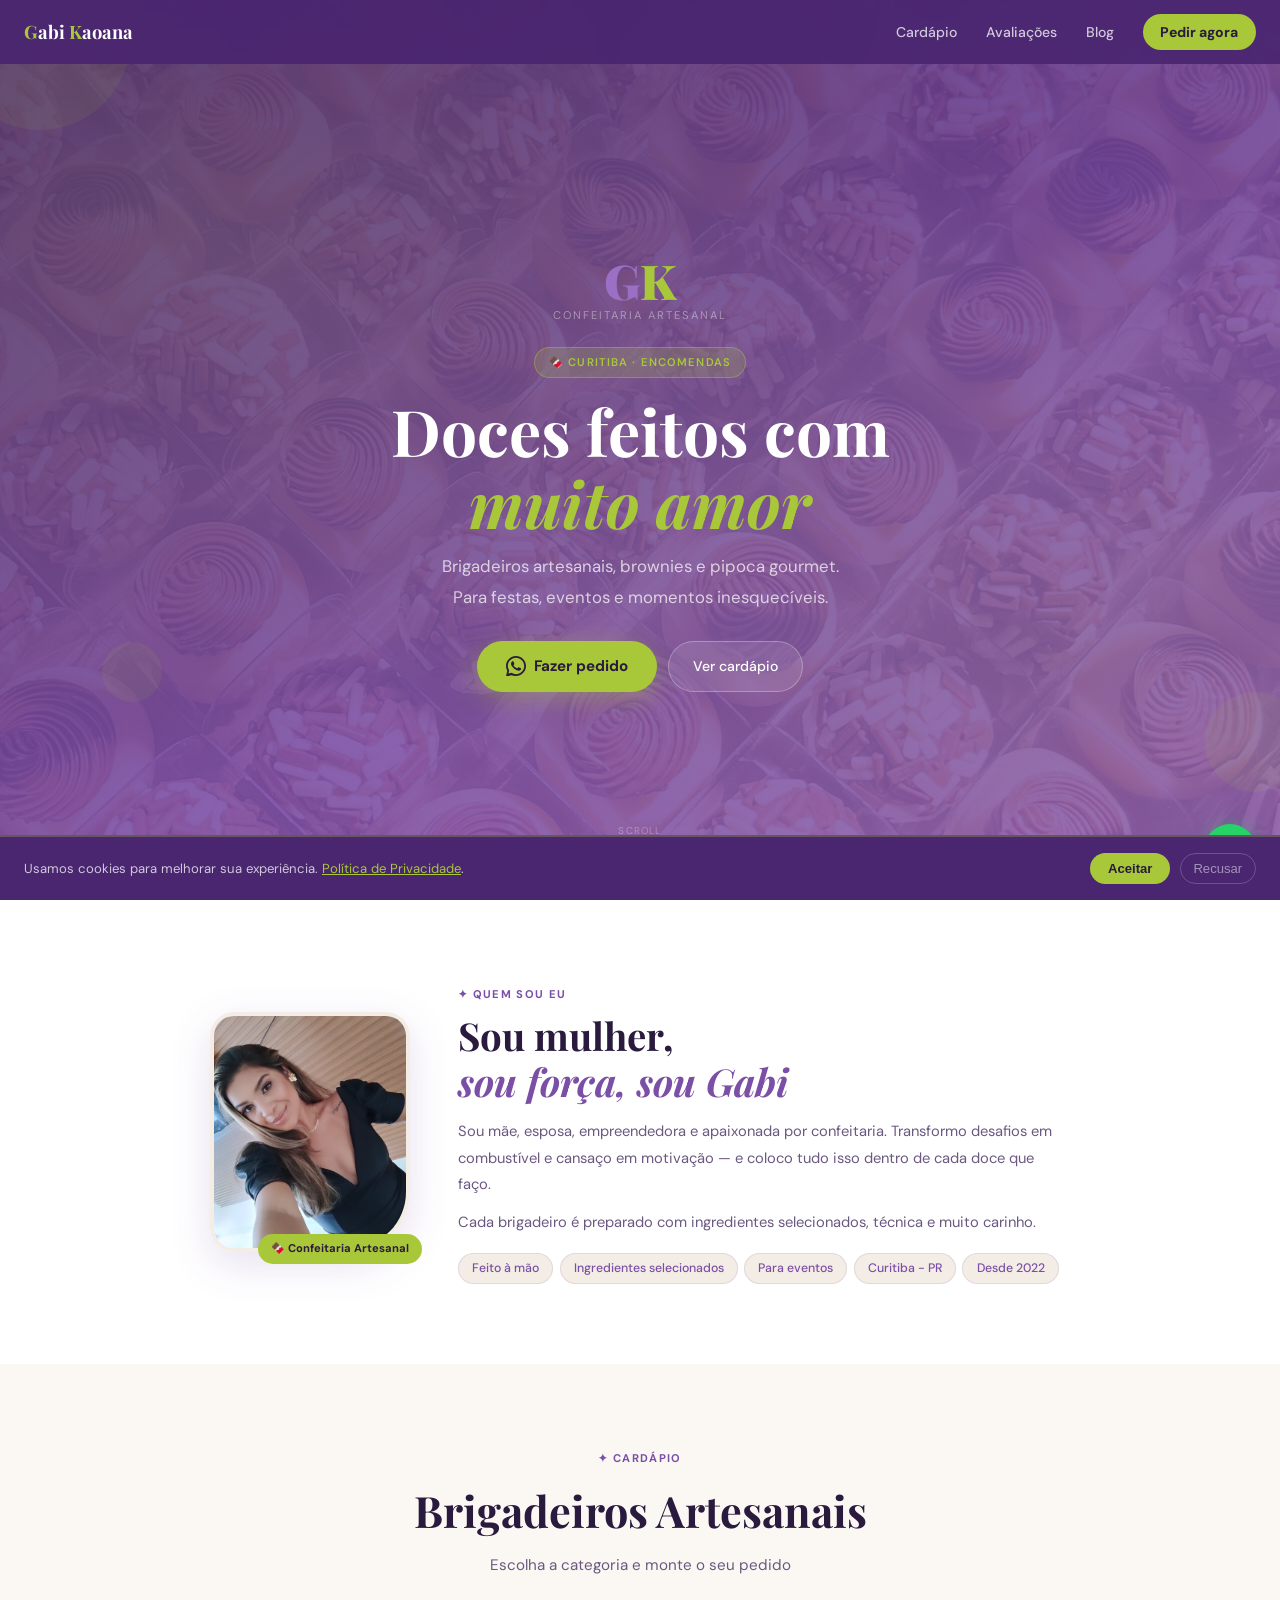
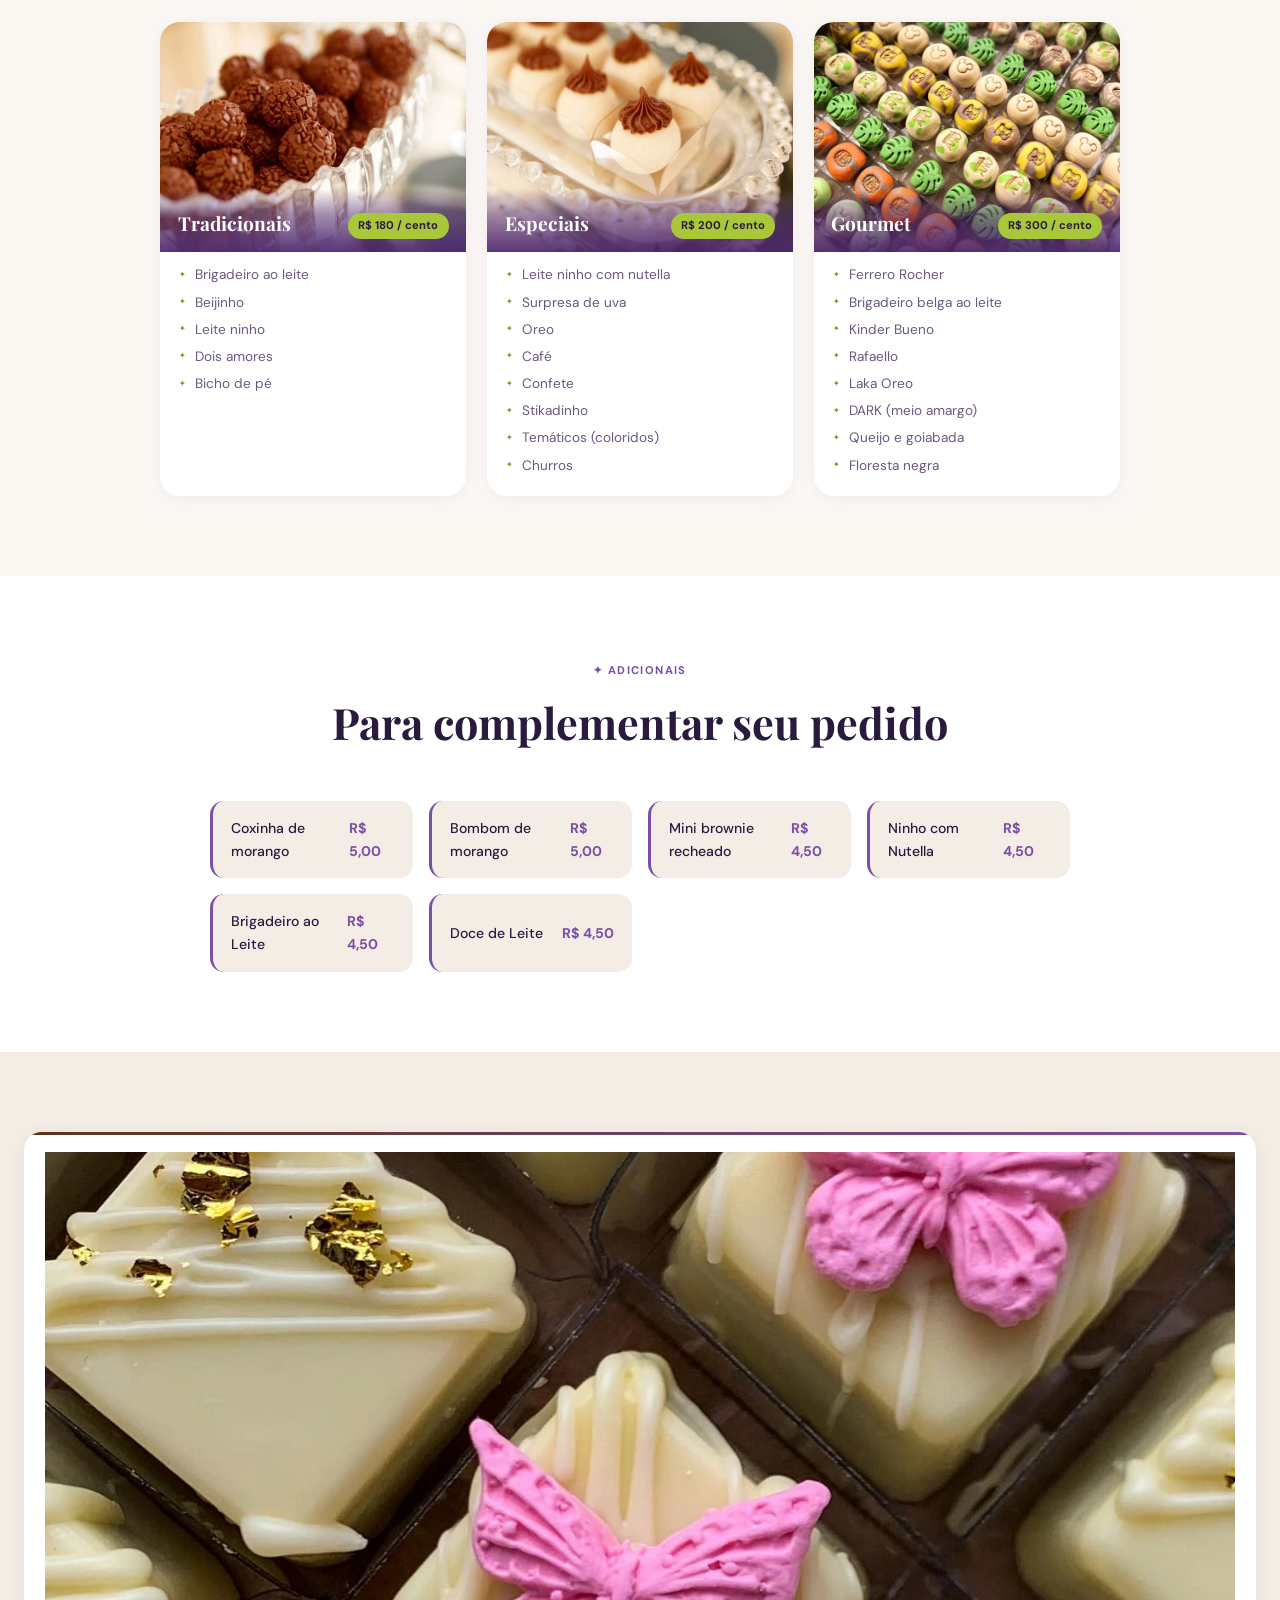
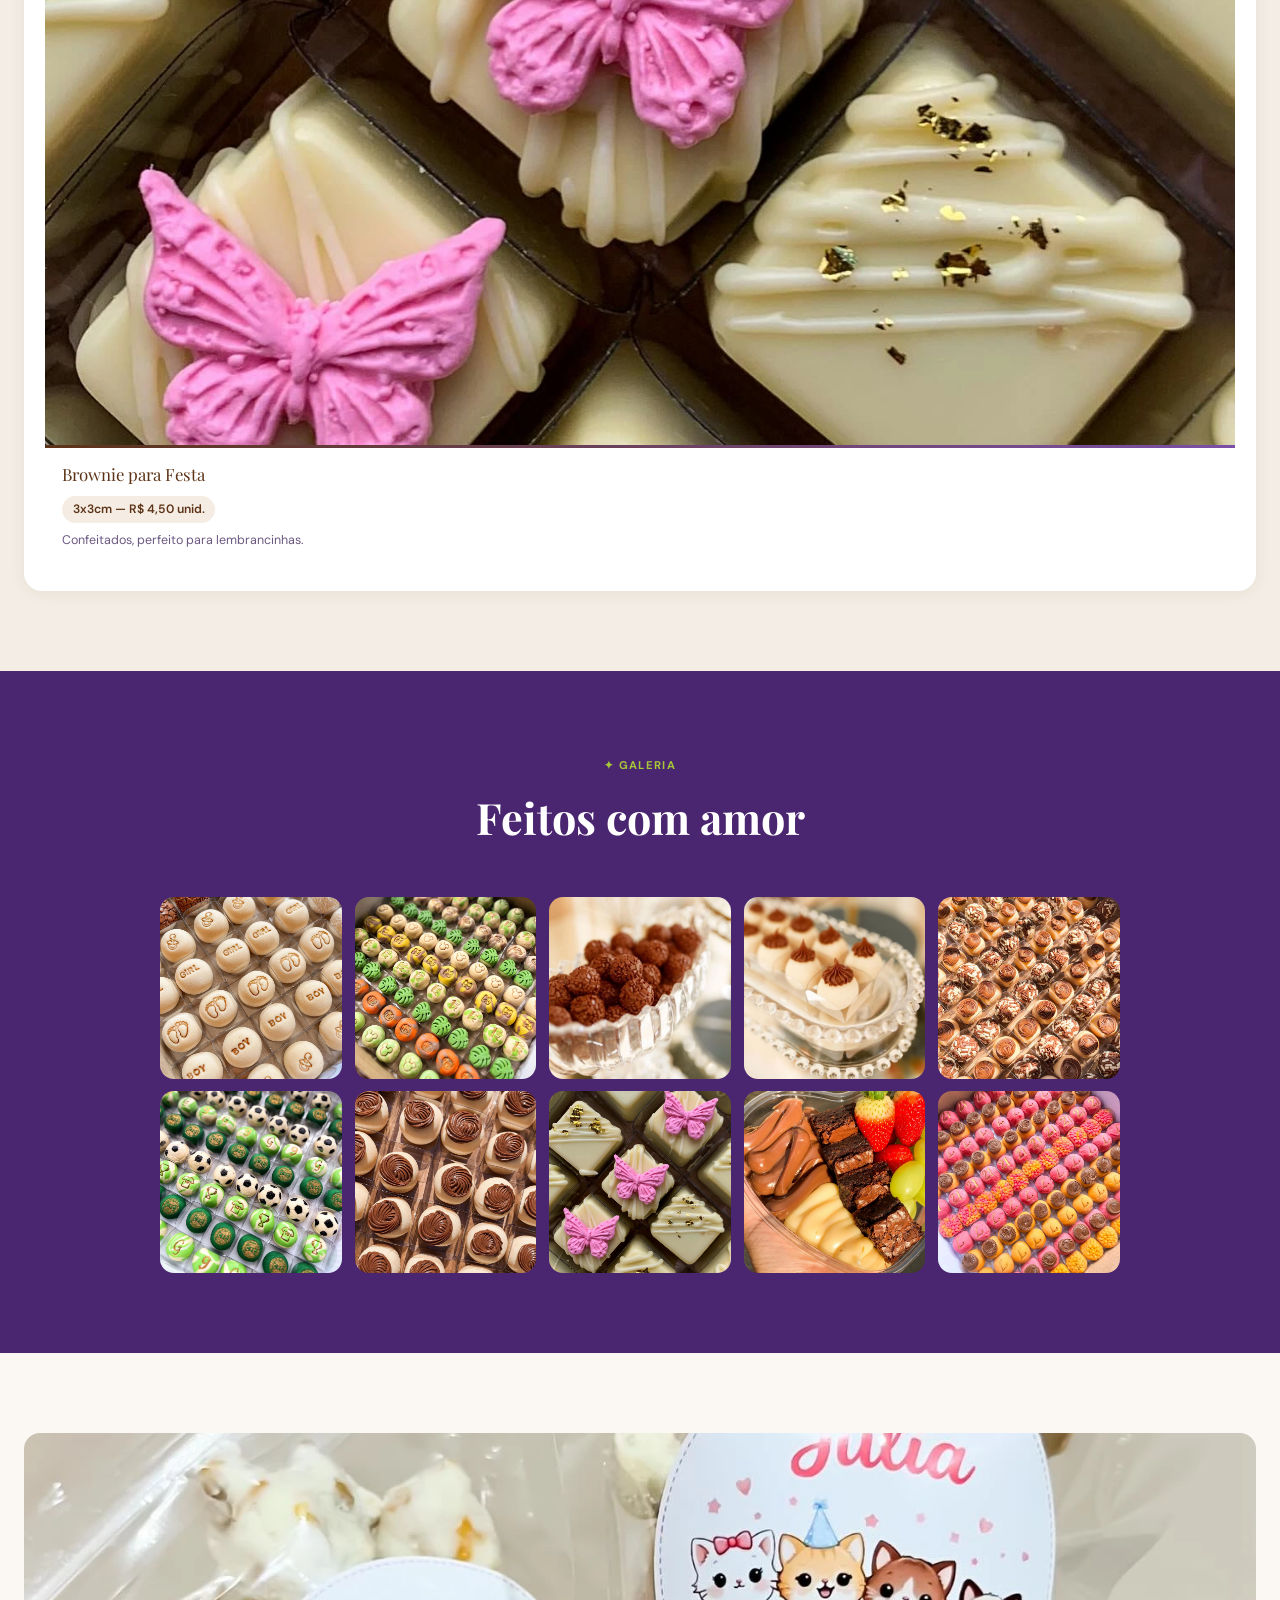
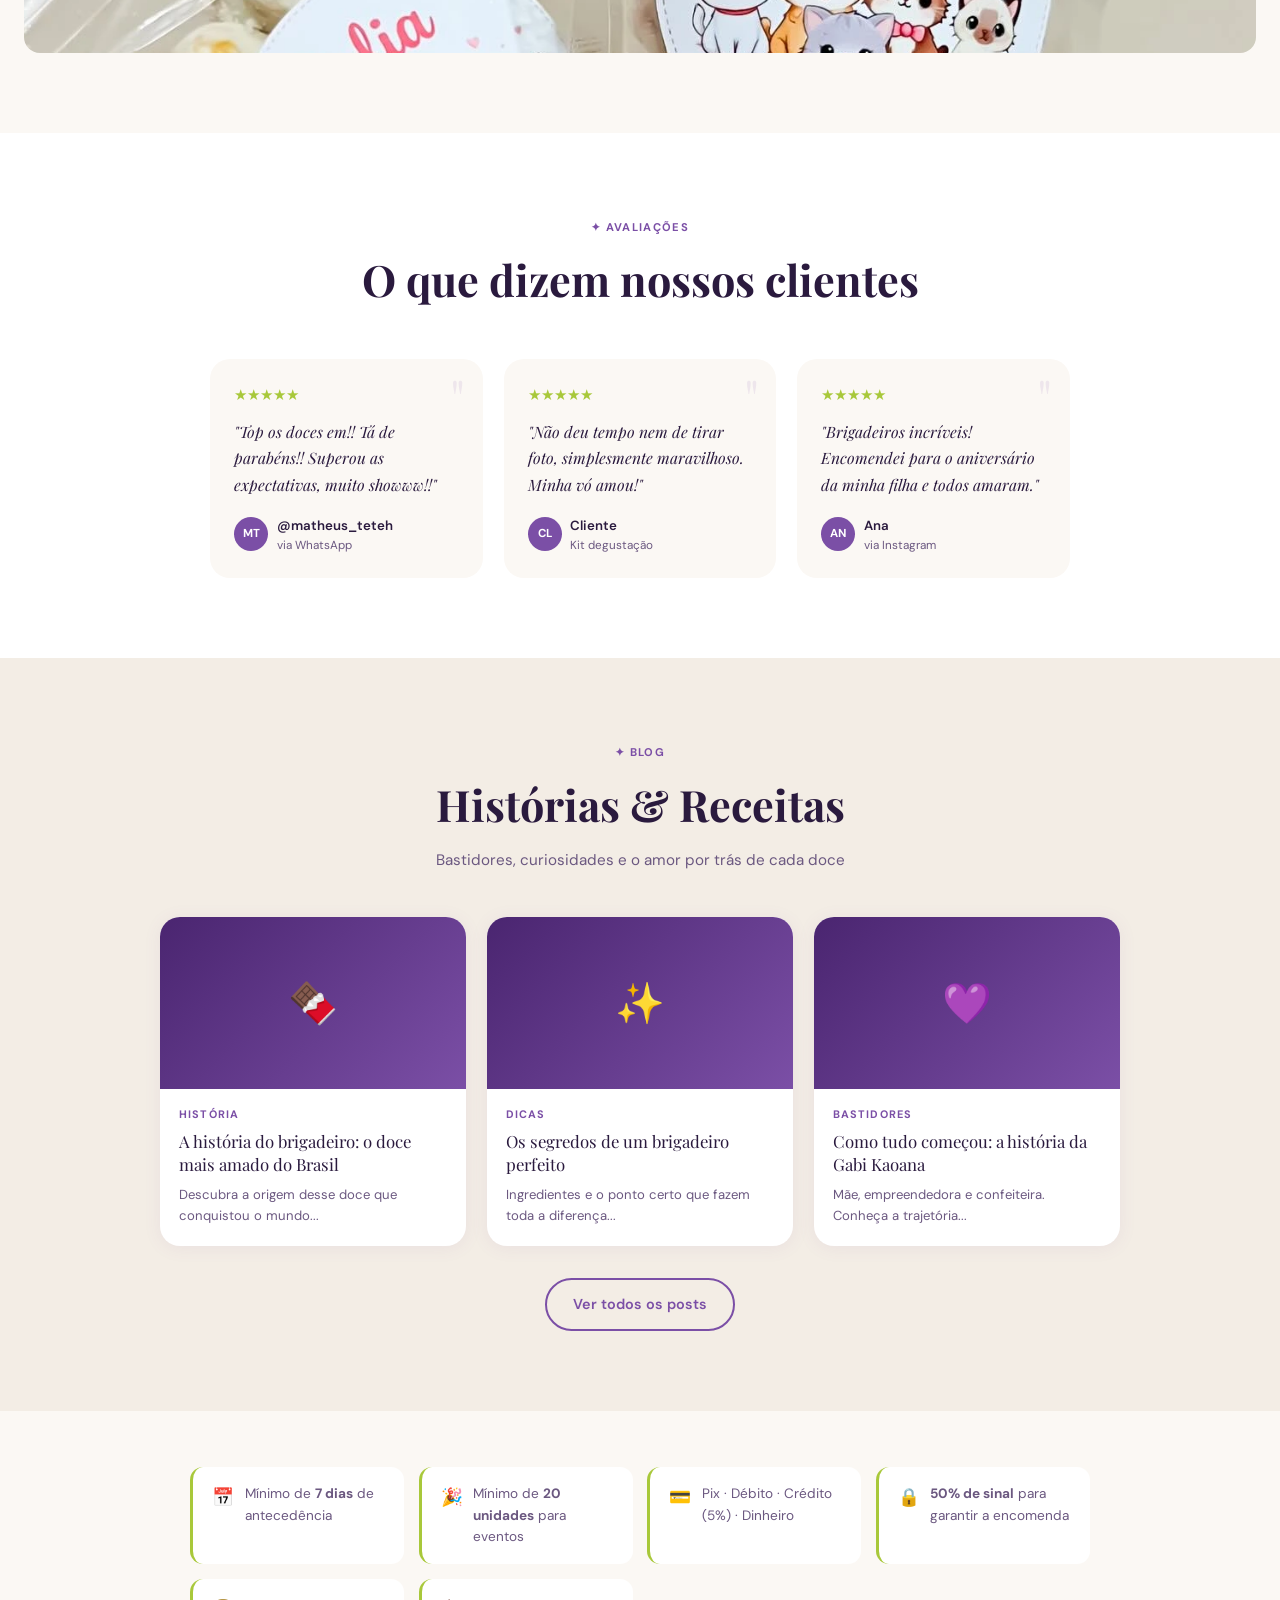
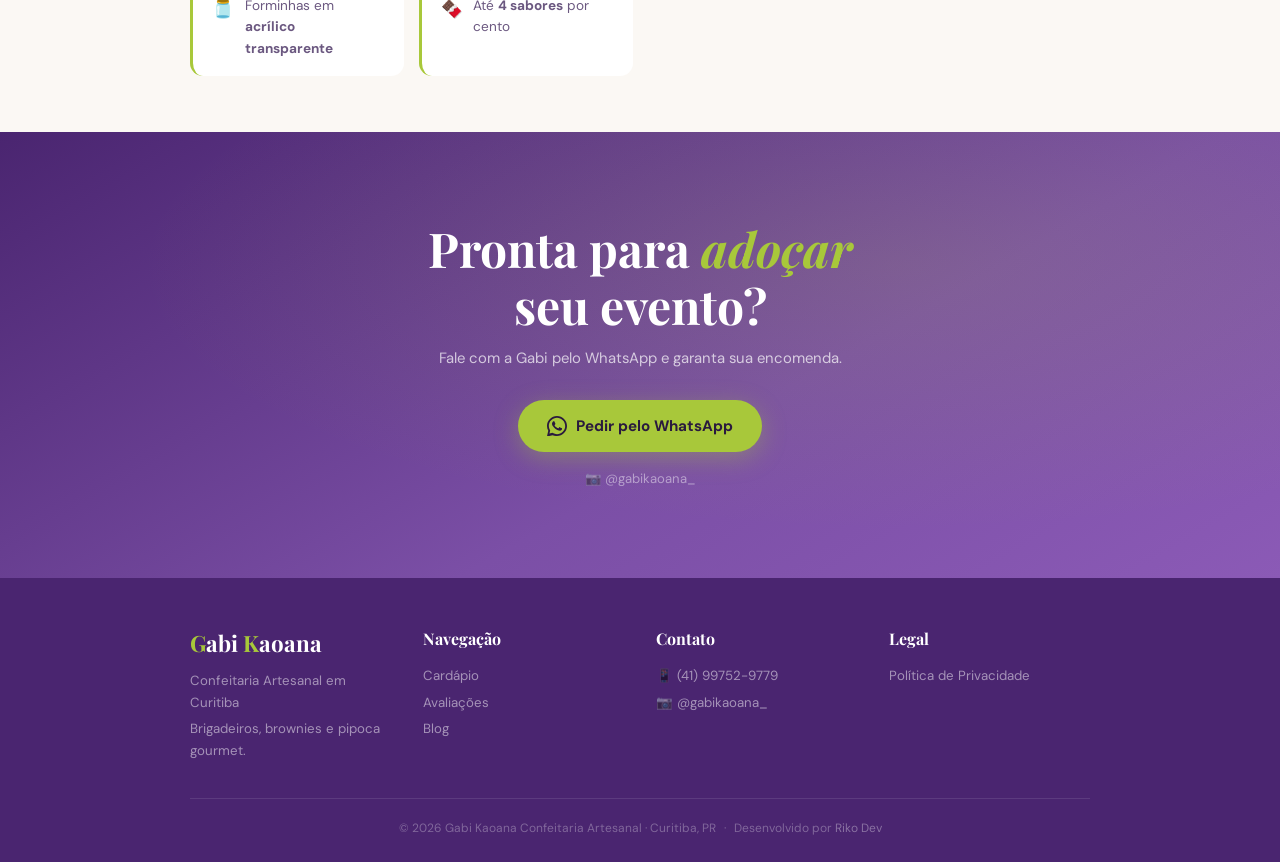
==== index.html @ 47f56da2 "feat: site Gabi Kaoana - landing page, blog e LGPD" ====
<!DOCTYPE html>
<html lang="pt-BR">
<head>
  <meta charset="UTF-8">
  <meta name="viewport" content="width=device-width, initial-scale=1.0">

  <!-- SEO -->
  <title>Gabi Kaoana | Brigadeiros Artesanais em Curitiba</title>
  <meta name="description" content="Brigadeiros artesanais, brownies e pipoca gourmet em Curitiba. Tradicionais, Especiais e Gourmet. Encomendas para festas e eventos. Peça pelo WhatsApp!">
  <meta name="keywords" content="brigadeiros curitiba, brigadeiro gourmet curitiba, encomenda brigadeiro curitiba, confeitaria artesanal curitiba, brownie curitiba, pipoca gourmet curitiba, doces para festa curitiba">
  <meta name="author" content="Gabi Kaoana Confeitaria Artesanal">
  <meta name="robots" content="index, follow">
  <link rel="icon" href="assets/images/favicon.png">
  <link rel="canonical" href="https://gabikaoana.com.br">
  

  <!-- Open Graph -->
  <meta property="og:type" content="website">
  <meta property="og:title" content="Gabi Kaoana | Brigadeiros Artesanais em Curitiba">
  <meta property="og:description" content="Brigadeiros feitos com amor. Tradicionais, Especiais e Gourmet. Encomendas para festas em Curitiba.">
  <meta property="og:image" content="https://gabikaoana.com.br/assets/images/og-preview.jpg">
  <meta property="og:url" content="https://gabikaoana.com.br">
  <meta property="og:locale" content="pt_BR">
  <meta property="og:site_name" content="Gabi Kaoana Confeitaria Artesanal">
  <meta property="og:image" content=".../og-preview.jpg">

  <!-- Geo tags -->
  <meta name="geo.region" content="BR-PR">
  <meta name="geo.placename" content="Curitiba">
  <meta name="geo.position" content="-25.4284;-49.2733">
  <meta name="ICBM" content="-25.4284, -49.2733">

  <!-- Schema LocalBusiness -->
  <script type="application/ld+json">
  {
    "@context": "https://schema.org",
    "@type": "FoodEstablishment",
    "name": "Gabi Kaoana Confeitaria Artesanal",
    "description": "Brigadeiros artesanais, brownies e pipoca gourmet em Curitiba.",
    "url": "https://gabikaoana.com.br",
    "telephone": "+5541997529779",
    "priceRange": "$$",
    "servesCuisine": ["Confeitaria","Doces","Brigadeiros"],
    "address": {
      "@type": "PostalAddress",
      "addressLocality": "Curitiba",
      "addressRegion": "PR",
      "addressCountry": "BR"
    },
    "geo": {
      "@type": "GeoCoordinates",
      "latitude": -25.4284,
      "longitude": -49.2733
    },
    "sameAs": [
      "https://instagram.com/gabikaoana_",
      "https://wa.me/5541997529779"
    ],
    "aggregateRating": {
      "@type": "AggregateRating",
      "ratingValue": "5",
      "reviewCount": "3"
    }
  }
  </script>

  <!-- Schema FAQ -->
  <script type="application/ld+json">
  {
    "@context": "https://schema.org",
    "@type": "FAQPage",
    "mainEntity": [
      {
        "@type": "Question",
        "name": "Com quantos dias devo pedir os brigadeiros?",
        "acceptedAnswer": {
          "@type": "Answer",
          "text": "Mínimo de 7 dias de antecedência."
        }
      },
      {
        "@type": "Question",
        "name": "Qual o mínimo para eventos?",
        "acceptedAnswer": {
          "@type": "Answer",
          "text": "Mínimo de 20 unidades para eventos."
        }
      },
      {
        "@type": "Question",
        "name": "Quais formas de pagamento?",
        "acceptedAnswer": {
          "@type": "Answer",
          "text": "Pix, débito, crédito (taxa 5%) e dinheiro. 50% de sinal para confirmar."
        }
      },
      {
        "@type": "Question",
        "name": "Quantos sabores por cento?",
        "acceptedAnswer": {
          "@type": "Answer",
          "text": "Até 4 sabores por cento e 2 sabores no meio cento."
        }
      }
    ]
  }
  </script>

  <link rel="stylesheet" href="assets/css/style.css">

  <!-- O <style> que já tinhas continua aqui embaixo, não mexe -->
  <style>
    /* ── HERO ── */
    .hero {
      min-height: 100svh;
      background:
  linear-gradient(155deg, rgba(74,37,112,.95) 0%, rgba(123,79,166,.90) 60%, rgba(139,90,182,.88) 100%),
  url('assets/images/brig-churros-bandeja.webp') center/cover no-repeat;
      display: grid; place-items: center;
      text-align: center; padding: 6rem 1.5rem 3rem;
      position: relative; overflow: hidden;
    }
    .hero::before {
      content: ''; position: absolute; inset: 0;
      background:
        radial-gradient(ellipse at 15% 25%, rgba(168,200,58,.14), transparent 55%),
        radial-gradient(ellipse at 85% 70%, rgba(168,200,58,.09), transparent 50%);
    }
    .bubble {
      position: absolute; border-radius: 50%;
      background: rgba(168,200,58,.08);
      animation: float var(--d,7s) ease-in-out infinite;
      animation-delay: var(--dl,0s);
    }
    @keyframes float { 0%,100%{transform:translateY(0)} 50%{transform:translateY(-18px)} }
    @keyframes fadeUp { from{opacity:0;transform:translateY(18px)} to{opacity:1;transform:translateY(0)} }

    .hero-content { position: relative; z-index: 1; max-width: 580px; }
    .gk-logo { font-family:'Playfair Display',serif; font-size:3rem; font-weight:900; color:var(--branco); line-height:1; }
    .gk-logo .g { color: var(--roxo-claro); }
    .gk-logo .k { color: var(--verde); }
    .gk-sub { font-size:.7rem; letter-spacing:.18em; text-transform:uppercase; color:rgba(255,255,255,.4); margin-top:.2rem; margin-bottom:1.4rem; }

    .hero-badge {
      display: inline-block;
      background: rgba(168,200,58,.18); border: 1px solid rgba(168,200,58,.4);
      color: var(--verde); font-size:.7rem; font-weight:600;
      letter-spacing:.1em; text-transform:uppercase;
      padding:.32rem .9rem; border-radius:100px;
      margin-bottom:1.1rem;
      animation: fadeUp .6s .1s ease both;
    }
    .hero h1 {
      font-family:'Playfair Display',serif;
      font-size:clamp(2.4rem,7vw,4rem);
      color:var(--branco); line-height:1.12; margin-bottom:.8rem;
      animation: fadeUp .6s .2s ease both;
    }
    .hero h1 em { font-style:italic; color:var(--verde); }
    .hero p {
      font-size:clamp(.9rem,2.5vw,1.05rem);
      color:rgba(255,255,255,.72); line-height:1.8;
      margin-bottom:1.8rem;
      animation: fadeUp .6s .3s ease both;
    }
    .hero-btns { display:flex; flex-wrap:wrap; gap:.7rem; justify-content:center; animation: fadeUp .6s .4s ease both; }
    .btn-ghost {
      display:inline-flex; align-items:center; gap:.5rem;
      background:rgba(255,255,255,.1); border:1.5px solid rgba(255,255,255,.28);
      color:var(--branco); font-weight:500; font-size:.88rem;
      padding:.8rem 1.5rem; border-radius:100px;
      text-decoration:none; min-height:48px;
      transition:background .2s;
    }
    .btn-ghost:hover { background:rgba(255,255,255,.18); }
    .hero-scroll {
      position:absolute; bottom:1.8rem; left:50%; transform:translateX(-50%);
      color:rgba(255,255,255,.3); font-size:.62rem; letter-spacing:.12em; text-transform:uppercase;
      display:flex; flex-direction:column; align-items:center; gap:.3rem;
    }
    .hero-scroll::after { content:''; width:1px; height:28px; background:rgba(255,255,255,.18); animation:pulse 2s ease-in-out infinite; }
    @keyframes pulse { 0%,100%{opacity:.4} 50%{opacity:.1} }

    /* ── SOBRE ── */
    .sobre { background:var(--branco); padding:5rem 1.5rem; }
    .sobre-inner { max-width:860px; margin:0 auto; display:grid; grid-template-columns:1fr; gap:3rem; align-items:center; }
    @media(min-width:680px){ .sobre-inner{ grid-template-columns:auto 1fr; } }
    .sobre-foto-wrap { position:relative; width:200px; margin:0 auto; }
    .sobre-foto { width:200px; height:240px; border-radius:24px 24px 60px 24px; object-fit:cover; border:4px solid var(--creme2); box-shadow:0 12px 40px rgba(123,79,166,.18); }
    .sobre-badge { position:absolute; bottom:-12px; right:-12px; background:var(--verde); color:var(--texto); font-size:.7rem; font-weight:700; padding:.38rem .8rem; border-radius:100px; white-space:nowrap; }
    .sobre h2 { font-family:'Playfair Display',serif; font-size:clamp(1.8rem,4vw,2.4rem); line-height:1.2; margin-bottom:.9rem; }
    .sobre h2 em { font-style:italic; color:var(--roxo); }
    .sobre p { color:var(--soft); line-height:1.8; font-size:.92rem; margin-bottom:.7rem; }
    .pills { display:flex; flex-wrap:wrap; gap:.4rem; margin-top:1.1rem; }
    .pill { background:var(--creme2); border:1px solid rgba(123,79,166,.14); color:var(--roxo); font-size:.77rem; font-weight:500; padding:.28rem .82rem; border-radius:100px; }

    /* ── CARDÁPIO ── */
    .cardapio { padding:5rem 1.5rem; background:var(--creme); }
    .cat-grid { display:grid; grid-template-columns:repeat(auto-fit,minmax(260px,1fr)); gap:1.3rem; max-width:960px; margin:0 auto; }
    .cat-card { background:var(--branco); border-radius:20px; overflow:hidden; box-shadow:0 2px 18px rgba(123,79,166,.08); transition:transform .25s,box-shadow .25s; }
    .cat-card:hover { transform:translateY(-6px); box-shadow:0 14px 40px rgba(123,79,166,.16); }
    .cat-top { padding:1.2rem 1.2rem .6rem; display:flex; align-items:flex-start; justify-content:space-between; gap:.4rem; }
    .cat-name { font-family:'Playfair Display',serif; font-size:1.2rem; color:var(--roxo); }
    .cat-badge { background:var(--verde); color:var(--texto); font-size:.7rem; font-weight:700; padding:.26rem .65rem; border-radius:100px; white-space:nowrap; flex-shrink:0; }
    .cat-line { height:2px; margin:0 1.2rem; background:linear-gradient(to right,var(--roxo),var(--verde)); border-radius:2px; }
    .cat-list { padding:.8rem 1.2rem 1.2rem; list-style:none; display:flex; flex-direction:column; gap:.34rem; }
    .cat-list li { font-size:.85rem; color:var(--soft); padding-left:1rem; position:relative; }
    .cat-list li::before { content:'✦'; position:absolute; left:0; color:var(--verde-esc); font-size:.52rem; top:.22rem; }

    /* ── ADICIONAIS ── */
    .adicionais { padding:5rem 1.5rem; background:var(--branco); }
    .adic-grid { display:grid; grid-template-columns:repeat(auto-fit,minmax(200px,1fr)); gap:1rem; max-width:860px; margin:0 auto; }
    .adic-item { background:var(--creme2); border-radius:14px; padding:1rem 1.1rem; display:flex; justify-content:space-between; align-items:center; border-left:3px solid var(--roxo); }
    .adic-nome { font-size:.88rem; font-weight:500; }
    .adic-preco { font-size:.88rem; font-weight:700; color:var(--roxo); }

    /* ── BROWNIES ── */
    .brownies { padding:5rem 1.5rem; background:var(--creme2); }
    .brow-grid { display:grid; grid-template-columns:repeat(auto-fit,minmax(240px,1fr)); gap:1.2rem; max-width:820px; margin:0 auto; }
    .brow-card { background:var(--branco); border-radius:18px; padding:1.3rem; position:relative; overflow:hidden; transition:transform .25s; }
    .brow-card::before { content:''; position:absolute; top:0; left:0; right:0; height:3px; background:linear-gradient(to right,var(--marrom),var(--roxo)); }
    .brow-card:hover { transform:translateY(-5px); }
    .brow-name { font-family:'Playfair Display',serif; font-size:1.05rem; color:var(--marrom); margin-bottom:.5rem; }
    .brow-precos { display:flex; flex-wrap:wrap; gap:.35rem; margin-bottom:.5rem; }
    .brow-preco { background:#F5EDE3; color:var(--marrom); font-size:.76rem; font-weight:600; padding:.24rem .65rem; border-radius:100px; }
    .brow-obs { font-size:.78rem; color:var(--soft); }

    /* ── PIPOCA ── */
    .pipoca { padding:5rem 1.5rem; background:var(--creme); }
    .pip-inner { max-width:860px; margin:0 auto; display:grid; grid-template-columns:1fr; gap:2.5rem; }
    @media(min-width:620px){ .pip-inner{ grid-template-columns:1fr 1fr; align-items:start; } }
    .pip-sabores { display:flex; flex-wrap:wrap; gap:.45rem; margin-top:.6rem; }
    .sabor { background:var(--creme2); border:1px solid rgba(123,79,166,.12); color:var(--soft); font-size:.8rem; font-weight:500; padding:.3rem .8rem; border-radius:100px; cursor:default; transition:background .2s,color .2s; }
    .sabor:hover { background:var(--roxo); color:var(--branco); }
    .pip-precos { display:grid; grid-template-columns:1fr 1fr; gap:.65rem; }
    .pip-card { background:linear-gradient(135deg,var(--roxo-esc),var(--roxo)); border-radius:14px; padding:1.1rem 1rem; text-align:center; color:var(--branco); transition:transform .2s; }
    .pip-card:hover { transform:translateY(-3px); }
    .pip-peso { font-family:'Playfair Display',serif; font-size:1.45rem; color:var(--verde); }
    .pip-val { font-size:.95rem; font-weight:600; margin-top:.18rem; }

    /* ── DEPOIMENTOS ── */
    .depoimentos { padding:5rem 1.5rem; background:var(--branco); }
    .dep-grid { display:grid; grid-template-columns:repeat(auto-fit,minmax(270px,1fr)); gap:1.3rem; max-width:860px; margin:0 auto; }
    .dep-card { background:var(--creme); border-radius:20px; padding:1.5rem; position:relative; }
    .dep-stars { color:var(--verde); font-size:.95rem; margin-bottom:.7rem; }
    .dep-text { font-family:'Playfair Display',serif; font-style:italic; font-size:.98rem; color:var(--texto); line-height:1.7; margin-bottom:1rem; }
    .dep-autor { display:flex; align-items:center; gap:.55rem; }
    .dep-avatar { width:34px; height:34px; border-radius:50%; background:var(--roxo); color:var(--branco); display:grid; place-items:center; font-size:.72rem; font-weight:700; flex-shrink:0; }
    .dep-nome { font-size:.83rem; font-weight:600; }
    .dep-via { font-size:.73rem; color:var(--soft); }
    .dep-quote { position:absolute; top:.8rem; right:1.1rem; font-family:'Playfair Display',serif; font-size:3.2rem; color:rgba(123,79,166,.1); line-height:1; pointer-events:none; }

    /* ── BLOG PREVIEW ── */
    .blog-prev { padding:5rem 1.5rem; background:var(--creme2); }
    .posts-grid { display:grid; grid-template-columns:repeat(auto-fit,minmax(270px,1fr)); gap:1.3rem; max-width:960px; margin:0 auto 2rem; }
    .post-card { background:var(--branco); border-radius:20px; overflow:hidden; box-shadow:0 2px 18px rgba(123,79,166,.08); transition:transform .25s; text-decoration:none; color:inherit; display:block; }
    .post-card:hover { transform:translateY(-5px); }
    .post-thumb { aspect-ratio:16/9; background:linear-gradient(135deg,var(--roxo-esc),var(--roxo)); display:grid; place-items:center; font-size:2.5rem; }
    .post-body { padding:1.1rem 1.2rem 1.3rem; }
    .post-cat { font-size:.68rem; font-weight:700; letter-spacing:.1em; text-transform:uppercase; color:var(--roxo); margin-bottom:.4rem; }
    .post-title { font-family:'Playfair Display',serif; font-size:1.05rem; line-height:1.35; margin-bottom:.5rem; }
    .post-excerpt { font-size:.82rem; color:var(--soft); line-height:1.6; }

    /* ── INFOS ── */
    .infos { padding:3.5rem 1.5rem; background:var(--creme); }
    .info-grid { display:grid; grid-template-columns:repeat(auto-fit,minmax(200px,1fr)); gap:.9rem; max-width:900px; margin:0 auto; }
    .info-item { background:var(--branco); border-radius:13px; padding:1rem 1.2rem; display:flex; align-items:flex-start; gap:.65rem; font-size:.85rem; color:var(--soft); border-left:3px solid var(--verde); }
    .info-icon { font-size:1.1rem; flex-shrink:0; }

    /* ── CTA FINAL ── */
    .cta-final { padding:5.5rem 1.5rem; background:linear-gradient(150deg,var(--roxo-esc) 0%,var(--roxo) 60%,#8B5AB6 100%); text-align:center; position:relative; overflow:hidden; }
    .cta-final::before { content:''; position:absolute; inset:0; background:radial-gradient(ellipse at 70% 30%,rgba(168,200,58,.14),transparent 60%); }
    .cta-inner { position:relative; z-index:1; max-width:530px; margin:0 auto; }
    .cta-final h2 { font-family:'Playfair Display',serif; font-size:clamp(2rem,5vw,3rem); color:var(--branco); line-height:1.2; margin-bottom:.7rem; }
    .cta-final h2 em { font-style:italic; color:var(--verde); }
    .cta-final p { color:rgba(255,255,255,.7); margin-bottom:1.8rem; font-size:.93rem; line-height:1.7; }
    .cta-insta { display:inline-flex; align-items:center; gap:.35rem; color:rgba(255,255,255,.45); font-size:.82rem; text-decoration:none; margin-top:1rem; transition:color .2s; }
    .cta-insta:hover { color:var(--verde); }
  </style>
</head>
<body>

<!-- NAV -->
<nav class="nav">
  <a class="nav-logo" href="index.html"><span>G</span>abi <span>K</span>aoana</a>
  <div class="nav-links">
    <a href="#cardapio">Cardápio</a>
    <a href="#depoimentos">Avaliações</a>
    <a href="blog/index.html">Blog</a>
    <a class="nav-cta" href="https://wa.me/5541997529779?text=Olá Gabi! Vim pelo site 😊" target="_blank" rel="noopener">Pedir agora</a>
  </div>
  <button class="nav-burger" aria-label="Menu">
    <span></span><span></span><span></span>
  </button>
</nav>

<!-- HERO -->
<section class="hero">
  <div class="bubble" style="width:180px;height:180px;top:-50px;left:-50px;--d:8s;--dl:0s"></div>
  <div class="bubble" style="width:100px;height:100px;bottom:12%;right:-25px;--d:6s;--dl:2s"></div>
  <div class="bubble" style="width:60px;height:60px;bottom:22%;left:8%;--d:9s;--dl:4s"></div>
  <div class="hero-content">
    <div class="gk-logo"><span class="g">G</span><span class="k">K</span></div>
    <div class="gk-sub">Confeitaria Artesanal</div>
    <span class="hero-badge">🍫 Curitiba · Encomendas</span>
    <h1>Doces feitos com<br><em>muito amor</em></h1>
    <p>Brigadeiros artesanais, brownies e pipoca gourmet.<br>Para festas, eventos e momentos inesquecíveis.</p>
    <div class="hero-btns">
      <a class="btn-primary" href="https://wa.me/5541997529779?text=Olá Gabi! Vim pelo site e quero fazer um pedido 😊" target="_blank" rel="noopener">
        <svg width="20" height="20" viewBox="0 0 24 24" fill="currentColor"><path d="M17.472 14.382c-.297-.149-1.758-.867-2.03-.967-.273-.099-.471-.148-.67.15-.197.297-.767.966-.94 1.164-.173.199-.347.223-.644.075-.297-.15-1.255-.463-2.39-1.475-.883-.788-1.48-1.761-1.653-2.059-.173-.297-.018-.458.13-.606.134-.133.298-.347.446-.52.149-.174.198-.298.298-.497.099-.198.05-.371-.025-.52-.075-.149-.669-1.612-.916-2.207-.242-.579-.487-.5-.669-.51-.173-.008-.371-.01-.57-.01-.198 0-.52.074-.792.372-.272.297-1.04 1.016-1.04 2.479 0 1.462 1.065 2.875 1.213 3.074.149.198 2.096 3.2 5.077 4.487.709.306 1.262.489 1.694.625.712.227 1.36.195 1.871.118.571-.085 1.758-.719 2.006-1.413.248-.694.248-1.289.173-1.413-.074-.124-.272-.198-.57-.347z"/><path d="M12 0C5.373 0 0 5.373 0 12c0 2.124.554 4.118 1.523 5.847L.057 23.886a.5.5 0 00.611.61l6.055-1.457A11.943 11.943 0 0012 24c6.627 0 12-5.373 12-12S18.627 0 12 0zm0 21.818a9.808 9.808 0 01-4.994-1.368l-.358-.213-3.712.893.924-3.649-.233-.376A9.79 9.79 0 012.182 12C2.182 6.57 6.57 2.182 12 2.182S21.818 6.57 21.818 12 17.43 21.818 12 21.818z"/></svg>
        Fazer pedido
      </a>
      <a class="btn-ghost" href="#cardapio">Ver cardápio</a>
    </div>
  </div>
  <div class="hero-scroll">scroll</div>
</section>

<!-- SOBRE -->
<section class="sobre">
  <div class="sobre-inner anim-scroll">
    <div class="sobre-foto-wrap">
      <!-- TROCAR pela foto real da Gabi -->
      <img class="sobre-foto" src="assets/images/gabi-foto.jpg" alt="Gabi Kaoana, confeiteira artesanal em Curitiba" loading="lazy" width="200" height="240">
      <span class="sobre-badge">🍫 Confeitaria Artesanal</span>
    </div>
    <div>
      <span class="sec-tag">✦ Quem sou eu</span>
      <h2>Sou mulher,<br><em>sou força, sou Gabi</em></h2>
      <p>Sou mãe, esposa, empreendedora e apaixonada por confeitaria. Transformo desafios em combustível e cansaço em motivação — e coloco tudo isso dentro de cada doce que faço.</p>
      <p>Cada brigadeiro é preparado com ingredientes selecionados, técnica e muito carinho.</p>
      <div class="pills">
        <span class="pill">Feito à mão</span>
        <span class="pill">Ingredientes selecionados</span>
        <span class="pill">Para eventos</span>
        <span class="pill">Curitiba - PR</span>
        <span class="pill">Desde 2022</span>
      </div>
    </div>
  </div>
</section>

<!-- CARDÁPIO -->
<!-- CARDÁPIO -->
<section class="cardapio" id="cardapio">
  <div class="sec-header anim-scroll">
    <span class="sec-tag">✦ Cardápio</span>
    <h2>Brigadeiros Artesanais</h2>
    <p>Escolha a categoria e monte o seu pedido</p>
  </div>
  <div class="cat-grid anim-stagger">

    <div class="cat-card">
      <div class="cat-foto">
        <img src="assets/images/brig-tradicional-taca.webp" alt="Brigadeiros Tradicionais" loading="lazy">
        <div class="cat-overlay">
          <span class="cat-name">Tradicionais</span>
          <span class="cat-badge">R$ 180 / cento</span>
        </div>
      </div>
      <ul class="cat-list">
        <li>Brigadeiro ao leite</li>
        <li>Beijinho</li>
        <li>Leite ninho</li>
        <li>Dois amores</li>
        <li>Bicho de pé</li>
      </ul>
    </div>

    <div class="cat-card">
      <div class="cat-foto">
        <img src="assets/images/brig-ninho-perolas.webp" alt="Brigadeiros Especiais" loading="lazy">
        <div class="cat-overlay">
          <span class="cat-name">Especiais</span>
          <span class="cat-badge">R$ 200 / cento</span>
        </div>
      </div>
      <ul class="cat-list">
        <li>Leite ninho com nutella</li>
        <li>Surpresa de uva</li>
        <li>Oreo</li>
        <li>Café</li>
        <li>Confete</li>
        <li>Stikadinho</li>
        <li>Temáticos (coloridos)</li>
        <li>Churros</li>
      </ul>
    </div>

    <div class="cat-card">
      <div class="cat-foto">
        <img src="assets/images/brig-tematicos-safari.webp" alt="Brigadeiros Gourmet" loading="lazy">
        <div class="cat-overlay">
          <span class="cat-name">Gourmet</span>
          <span class="cat-badge">R$ 300 / cento</span>
        </div>
      </div>
      <ul class="cat-list">
        <li>Ferrero Rocher</li>
        <li>Brigadeiro belga ao leite</li>
        <li>Kinder Bueno</li>
        <li>Rafaello</li>
        <li>Laka Oreo</li>
        <li>DARK (meio amargo)</li>
        <li>Queijo e goiabada</li>
        <li>Floresta negra</li>
      </ul>
    </div>

  </div>
</section>

<!-- ADICIONAIS -->
<section class="adicionais">
  <div class="sec-header anim-scroll">
    <span class="sec-tag">✦ Adicionais</span>
    <h2>Para complementar seu pedido</h2>
  </div>
  <div class="adic-grid anim-stagger">
    <div class="adic-item"><span class="adic-nome">Coxinha de morango</span><span class="adic-preco">R$ 5,00</span></div>
    <div class="adic-item"><span class="adic-nome">Bombom de morango</span><span class="adic-preco">R$ 5,00</span></div>
    <div class="adic-item"><span class="adic-nome">Mini brownie recheado</span><span class="adic-preco">R$ 4,50</span></div>
    <div class="adic-item"><span class="adic-nome">Ninho com Nutella</span><span class="adic-preco">R$ 4,50</span></div>
    <div class="adic-item"><span class="adic-nome">Brigadeiro ao Leite</span><span class="adic-preco">R$ 4,50</span></div>
    <div class="adic-item"><span class="adic-nome">Doce de Leite</span><span class="adic-preco">R$ 4,50</span></div>
  </div>
</section>

<!-- BROWNIES -->
<section class="brownies">
  <div class="brow-card">
  <div class="brow-thumb">
    <img src="assets/images/brownie-borboleta.webp" alt="Brownie borboleta" loading="lazy">
  </div>
  <div class="brow-body">
    <div class="brow-name">Brownie para Festa</div>
    <div class="brow-precos"><span class="brow-preco">3x3cm — R$ 4,50 unid.</span></div>
    <div class="brow-obs">Confeitados, perfeito para lembrancinhas.</div>
  </div>
</div>
</section>

<!--galeria de fotos-->

<section class="galeria" id="galeria">
  <div class="sec-header anim-scroll">
    <span class="sec-tag">✦ Galeria</span>
    <h2>Feitos com amor</h2>
  </div>
  <div class="galeria-grid anim-stagger">
    <div class="galeria-item"><img src="assets/images/brig-cha-revelacao.webp" alt="Brigadeiros chá revelação" loading="lazy"></div>
    <div class="galeria-item"><img src="assets/images/brig-tematicos-safari.webp" alt="Brigadeiros temáticos safari" loading="lazy"></div>
    <div class="galeria-item"><img src="assets/images/brig-tradicional-taca.webp" alt="Brigadeiros tradicionais" loading="lazy"></div>
    <div class="galeria-item"><img src="assets/images/brig-ninho-perolas.webp" alt="Brigadeiro ninho" loading="lazy"></div>
    <div class="galeria-item"><img src="assets/images/brig-churros-bandeja.webp" alt="Brigadeiros churros" loading="lazy"></div>
    <div class="galeria-item"><img src="assets/images/brig-tematicos-futebol.webp" alt="Brigadeiros futebol" loading="lazy"></div>
    <div class="galeria-item"><img src="assets/images/brig-ninho-nutella.webp" alt="Brigadeiro ninho nutella" loading="lazy"></div>
    <div class="galeria-item"><img src="assets/images/brownie-borboleta.webp" alt="Brownie borboleta" loading="lazy"></div>
    <div class="galeria-item"><img src="assets/images/kit-coracao.webp" alt="Kit coração" loading="lazy"></div>
    <div class="galeria-item"><img src="assets/images/doce-festa.webp" alt="Doce de festa decorado" loading="lazy"></div>
  </div>
</section>

<!-- PIPOCA -->
<section class="pipoca">
  <div class="pip-foto">
  <img src="assets/images/pipoca-personalizada-1.webp" alt="Pipoca gourmet personalizada" loading="lazy">
</div>
</section>



<!-- DEPOIMENTOS -->
<section class="depoimentos" id="depoimentos">
  <div class="sec-header anim-scroll">
    <span class="sec-tag">✦ Avaliações</span>
    <h2>O que dizem nossos clientes</h2>
  </div>
  <div class="dep-grid anim-stagger">
    <div class="dep-card">
      <div class="dep-quote">"</div>
      <div class="dep-stars">★★★★★</div>
      <p class="dep-text">"Top os doces em!! Tá de parabéns!! Superou as expectativas, muito showww!!"</p>
      <div class="dep-autor">
        <div class="dep-avatar">MT</div>
        <div><div class="dep-nome">@matheus_teteh</div><div class="dep-via">via WhatsApp</div></div>
      </div>
    </div>
    <div class="dep-card">
      <div class="dep-quote">"</div>
      <div class="dep-stars">★★★★★</div>
      <p class="dep-text">"Não deu tempo nem de tirar foto, simplesmente maravilhoso. Minha vó amou!"</p>
      <div class="dep-autor">
        <div class="dep-avatar">CL</div>
        <div><div class="dep-nome">Cliente</div><div class="dep-via">Kit degustação</div></div>
      </div>
    </div>
    <div class="dep-card">
      <div class="dep-quote">"</div>
      <div class="dep-stars">★★★★★</div>
      <p class="dep-text">"Brigadeiros incríveis! Encomendei para o aniversário da minha filha e todos amaram."</p>
      <div class="dep-autor">
        <div class="dep-avatar">AN</div>
        <div><div class="dep-nome">Ana</div><div class="dep-via">via Instagram</div></div>
      </div>
    </div>
  </div>
</section>

<!-- BLOG PREVIEW -->
<section class="blog-prev">
  <div class="sec-header anim-scroll">
    <span class="sec-tag">✦ Blog</span>
    <h2>Histórias & Receitas</h2>
    <p>Bastidores, curiosidades e o amor por trás de cada doce</p>
  </div>
  <div class="posts-grid anim-stagger">
    <a class="post-card" href="blog/historia-do-brigadeiro.html">
      <div class="post-thumb">🍫</div>
      <div class="post-body">
        <div class="post-cat">História</div>
        <div class="post-title">A história do brigadeiro: o doce mais amado do Brasil</div>
        <div class="post-excerpt">Descubra a origem desse doce que conquistou o mundo...</div>
      </div>
    </a>
    <a class="post-card" href="blog/index.html">
      <div class="post-thumb">✨</div>
      <div class="post-body">
        <div class="post-cat">Dicas</div>
        <div class="post-title">Os segredos de um brigadeiro perfeito</div>
        <div class="post-excerpt">Ingredientes e o ponto certo que fazem toda a diferença...</div>
      </div>
    </a>
    <a class="post-card" href="blog/index.html">
      <div class="post-thumb">💜</div>
      <div class="post-body">
        <div class="post-cat">Bastidores</div>
        <div class="post-title">Como tudo começou: a história da Gabi Kaoana</div>
        <div class="post-excerpt">Mãe, empreendedora e confeiteira. Conheça a trajetória...</div>
      </div>
    </a>
  </div>
  <div style="text-align:center" class="anim-scroll">
    <a class="btn-outline" href="blog/index.html">Ver todos os posts</a>
  </div>
</section>

<!-- INFOS -->
<section class="infos">
  <div class="info-grid anim-stagger">
    <div class="info-item"><span class="info-icon">📅</span><span>Mínimo de <strong>7 dias</strong> de antecedência</span></div>
    <div class="info-item"><span class="info-icon">🎉</span><span>Mínimo de <strong>20 unidades</strong> para eventos</span></div>
    <div class="info-item"><span class="info-icon">💳</span><span>Pix · Débito · Crédito (5%) · Dinheiro</span></div>
    <div class="info-item"><span class="info-icon">🔒</span><span><strong>50% de sinal</strong> para garantir a encomenda</span></div>
    <div class="info-item"><span class="info-icon">🫙</span><span>Forminhas em <strong>acrílico transparente</strong></span></div>
    <div class="info-item"><span class="info-icon">🍫</span><span>Até <strong>4 sabores</strong> por cento</span></div>
  </div>
</section>

<!-- CTA FINAL -->
<section class="cta-final">
  <div class="cta-inner anim-scroll">
    <h2>Pronta para <em>adoçar</em><br>seu evento?</h2>
    <p>Fale com a Gabi pelo WhatsApp e garanta sua encomenda.</p>
    <a class="btn-primary" href="https://wa.me/5541997529779?text=Olá Gabi! Vim pelo site e quero fazer um pedido 😊" target="_blank" rel="noopener">
      <svg width="20" height="20" viewBox="0 0 24 24" fill="currentColor"><path d="M17.472 14.382c-.297-.149-1.758-.867-2.03-.967-.273-.099-.471-.148-.67.15-.197.297-.767.966-.94 1.164-.173.199-.347.223-.644.075-.297-.15-1.255-.463-2.39-1.475-.883-.788-1.48-1.761-1.653-2.059-.173-.297-.018-.458.13-.606.134-.133.298-.347.446-.52.149-.174.198-.298.298-.497.099-.198.05-.371-.025-.52-.075-.149-.669-1.612-.916-2.207-.242-.579-.487-.5-.669-.51-.173-.008-.371-.01-.57-.01-.198 0-.52.074-.792.372-.272.297-1.04 1.016-1.04 2.479 0 1.462 1.065 2.875 1.213 3.074.149.198 2.096 3.2 5.077 4.487.709.306 1.262.489 1.694.625.712.227 1.36.195 1.871.118.571-.085 1.758-.719 2.006-1.413.248-.694.248-1.289.173-1.413-.074-.124-.272-.198-.57-.347z"/><path d="M12 0C5.373 0 0 5.373 0 12c0 2.124.554 4.118 1.523 5.847L.057 23.886a.5.5 0 00.611.61l6.055-1.457A11.943 11.943 0 0012 24c6.627 0 12-5.373 12-12S18.627 0 12 0zm0 21.818a9.808 9.808 0 01-4.994-1.368l-.358-.213-3.712.893.924-3.649-.233-.376A9.79 9.79 0 012.182 12C2.182 6.57 6.57 2.182 12 2.182S21.818 6.57 21.818 12 17.43 21.818 12 21.818z"/></svg>
      Pedir pelo WhatsApp
    </a>
    <br>
    <a class="cta-insta" href="https://instagram.com/gabikaoana_" target="_blank" rel="noopener">📷 @gabikaoana_</a>
  </div>
</section>

<!-- FOOTER -->
<footer class="footer">
  <div class="footer-grid">
    <div class="footer-col">
      <div class="footer-logo"><span>G</span>abi <span>K</span>aoana</div>
      <p>Confeitaria Artesanal em Curitiba</p>
      <p>Brigadeiros, brownies e pipoca gourmet.</p>
    </div>
    <div class="footer-col">
      <h4>Navegação</h4>
      <a href="#cardapio">Cardápio</a>
      <a href="#depoimentos">Avaliações</a>
      <a href="blog/index.html">Blog</a>
    </div>
    <div class="footer-col">
      <h4>Contato</h4>
      <a href="https://wa.me/5541997529779" target="_blank" rel="noopener">📱 (41) 99752-9779</a>
      <a href="https://instagram.com/gabikaoana_" target="_blank" rel="noopener">📷 @gabikaoana_</a>
    </div>
    <div class="footer-col">
      <h4>Legal</h4>
      <a href="politica-privacidade.html">Política de Privacidade</a>
      
    </div>
  </div>
  <div class="footer-bottom">
    <span>© 2026 Gabi Kaoana Confeitaria Artesanal · Curitiba, PR</span>
    <span>·</span>
    <span>Desenvolvido por <a href="https://rikodev.com.br" target="_blank" rel="noopener">Riko Dev</a></span>
  </div>
</footer>

<!-- COOKIE BANNER -->
<div id="cookie-banner">
  <p>Usamos cookies para melhorar sua experiência. <a href="politica-privacidade.html">Política de Privacidade</a>.</p>
  <div class="cookie-btns">
    <button class="btn-cookie-ok" id="cookie-ok">Aceitar</button>
    <button class="btn-cookie-no" id="cookie-no">Recusar</button>
  </div>
</div>

<!-- WHATSAPP FLOAT -->
<a class="whats-float" href="https://wa.me/5541997529779?text=Olá Gabi! Vim pelo site 😊" target="_blank" rel="noopener" aria-label="WhatsApp">
  <svg viewBox="0 0 24 24"><path d="M17.472 14.382c-.297-.149-1.758-.867-2.03-.967-.273-.099-.471-.148-.67.15-.197.297-.767.966-.94 1.164-.173.199-.347.223-.644.075-.297-.15-1.255-.463-2.39-1.475-.883-.788-1.48-1.761-1.653-2.059-.173-.297-.018-.458.13-.606.134-.133.298-.347.446-.52.149-.174.198-.298.298-.497.099-.198.05-.371-.025-.52-.075-.149-.669-1.612-.916-2.207-.242-.579-.487-.5-.669-.51-.173-.008-.371-.01-.57-.01-.198 0-.52.074-.792.372-.272.297-1.04 1.016-1.04 2.479 0 1.462 1.065 2.875 1.213 3.074.149.198 2.096 3.2 5.077 4.487.709.306 1.262.489 1.694.625.712.227 1.36.195 1.871.118.571-.085 1.758-.719 2.006-1.413.248-.694.248-1.289.173-1.413-.074-.124-.272-.198-.57-.347z"/><path d="M12 0C5.373 0 0 5.373 0 12c0 2.124.554 4.118 1.523 5.847L.057 23.886a.5.5 0 00.611.61l6.055-1.457A11.943 11.943 0 0012 24c6.627 0 12-5.373 12-12S18.627 0 12 0zm0 21.818a9.808 9.808 0 01-4.994-1.368l-.358-.213-3.712.893.924-3.649-.233-.376A9.79 9.79 0 012.182 12C2.182 6.57 6.57 2.182 12 2.182S21.818 6.57 21.818 12 17.43 21.818 12 21.818z"/></svg>
</a>

<script src="assets/js/main.js" defer></script>
<button class="back-top" aria-label="Voltar ao topo">
  <svg width="18" height="18" viewBox="0 0 24 24" fill="none" stroke="currentColor" stroke-width="2.5"><path d="M12 19V5M5 12l7-7 7 7"/></svg>
</button>
</body>
</html>
---- assets/css/style.css ----
/* ══════════════════════════════════
   GABI KAOANA — Global Styles
   ══════════════════════════════════ */

@import url("https://fonts.googleapis.com/css2?family=Playfair+Display:ital,wght@0,700;0,900;1,400;1,700&family=DM+Sans:wght@300;400;500;600&display=swap");

*,
*::before,
*::after {
  box-sizing: border-box;
  margin: 0;
  padding: 0;
}

:root {
  --roxo: #7b4fa6;
  --roxo-esc: #4a2570;
  --roxo-claro: #9b6fc4;
  --verde: #a8c83a;
  --verde-esc: #7a9420;
  --marrom: #5c3317;
  --creme: #fbf8f4;
  --creme2: #f3ede5;
  --texto: #2a1a3e;
  --soft: #6b5880;
  --branco: #ffffff;
}

html {
  scroll-behavior: smooth;
}
body {
  font-family: "DM Sans", sans-serif;
  background: var(--creme);
  color: var(--texto);
  overflow-x: hidden;
  line-height: 1.6;
}
img {
  max-width: 100%;
  display: block;
}
a {
  color: inherit;
}

/* ── SCROLL ANIMATIONS ── */
@keyframes fadeUp {
  from {
    opacity: 0;
    transform: translateY(32px);
  }
  to {
    opacity: 1;
    transform: translateY(0);
  }
}

.anim-scroll {
  animation: fadeUp linear both;
  animation-timeline: view();
  animation-range: entry 0% entry 65%;
}

.anim-stagger > * {
  animation: fadeUp linear both;
  animation-timeline: view();
  animation-range: entry 0% entry 65%;
  animation-delay: calc(sibling-index() * 100ms);
}

@supports not (animation-timeline: view()) {
  .anim-scroll,
  .anim-stagger > * {
    opacity: 0;
    transform: translateY(24px);
    transition:
      opacity 0.65s ease,
      transform 0.65s ease;
  }
  .anim-scroll.on,
  .anim-stagger > .on {
    opacity: 1;
    transform: translateY(0);
  }
}

/* ── NAV ── */
.nav {
  position: fixed;
  top: 0;
  left: 0;
  right: 0;
  z-index: 100;
  background: rgba(74, 37, 112, 0.92);
  backdrop-filter: blur(12px);
  padding: 0.9rem 1.5rem;
  display: flex;
  align-items: center;
  justify-content: space-between;
}
.nav-logo {
  font-family: "Playfair Display", serif;
  font-size: 1.15rem;
  font-weight: 700;
  color: var(--branco);
  text-decoration: none;
}
.nav-logo span {
  color: var(--verde);
}
.nav-links {
  display: flex;
  align-items: center;
  gap: 1.8rem;
}
.nav-links a {
  color: rgba(255, 255, 255, 0.75);
  font-size: 0.88rem;
  font-weight: 500;
  text-decoration: none;
  transition: color 0.2s;
}
.nav-links a:hover,
.nav-links a.active {
  color: var(--verde);
}
.nav-cta {
  background: var(--verde);
  color: var(--texto) !important;
  font-weight: 700 !important;
  padding: 0.4rem 1.1rem;
  border-radius: 100px;
}
.nav-burger {
  display: none;
  flex-direction: column;
  gap: 5px;
  cursor: pointer;
  background: none;
  border: none;
  padding: 4px;
}
.nav-burger span {
  width: 22px;
  height: 2px;
  background: var(--branco);
  border-radius: 2px;
  transition: 0.3s;
}
.nav-burger.open span:nth-child(1) {
  transform: rotate(45deg) translate(5px, 5px);
}
.nav-burger.open span:nth-child(2) {
  opacity: 0;
}
.nav-burger.open span:nth-child(3) {
  transform: rotate(-45deg) translate(5px, -5px);
}

@media (max-width: 640px) {
  .nav-links {
    display: none;
    position: absolute;
    top: 100%;
    left: 0;
    right: 0;
    background: var(--roxo-esc);
    flex-direction: column;
    padding: 1.5rem;
    gap: 1.2rem;
    align-items: flex-start;
  }
  .nav-links.open {
    display: flex;
  }
  .nav-burger {
    display: flex;
  }
}

/* ── SCROLL MARGIN ── */
#cardapio,
#depoimentos,
#galeria {
  scroll-margin-top: 70px;
}

/* ── UTILITÁRIOS ── */
.sec-tag {
  display: inline-block;
  color: var(--roxo);
  font-size: 0.7rem;
  font-weight: 700;
  letter-spacing: 0.12em;
  text-transform: uppercase;
  margin-bottom: 0.5rem;
}
.sec-header {
  text-align: center;
  margin-bottom: 2.8rem;
}
.sec-header h2 {
  font-family: "Playfair Display", serif;
  font-size: clamp(1.9rem, 4vw, 2.7rem);
}
.sec-header p {
  color: var(--soft);
  margin-top: 0.5rem;
  font-size: 0.95rem;
}

.btn-primary {
  display: inline-flex;
  align-items: center;
  gap: 0.55rem;
  background: var(--verde);
  color: var(--texto);
  font-weight: 700;
  font-size: 0.95rem;
  padding: 0.85rem 1.8rem;
  border-radius: 100px;
  text-decoration: none;
  min-height: 48px;
  border: none;
  cursor: pointer;
  transition:
    transform 0.2s,
    box-shadow 0.2s;
  box-shadow: 0 6px 24px rgba(168, 200, 58, 0.35);
}
.btn-primary:hover {
  transform: translateY(-3px);
  box-shadow: 0 10px 32px rgba(168, 200, 58, 0.5);
}

.btn-outline {
  display: inline-flex;
  align-items: center;
  gap: 0.5rem;
  background: transparent;
  color: var(--roxo);
  font-weight: 600;
  font-size: 0.9rem;
  padding: 0.8rem 1.6rem;
  border-radius: 100px;
  text-decoration: none;
  min-height: 48px;
  border: 2px solid var(--roxo);
  cursor: pointer;
  transition:
    background 0.2s,
    color 0.2s;
}
.btn-outline:hover {
  background: var(--roxo);
  color: var(--branco);
}

/* ── FOOTER ── */
.footer {
  background: var(--roxo-esc);
  padding: 3rem 1.5rem 1.5rem;
}
.footer-grid {
  max-width: 900px;
  margin: 0 auto;
  display: grid;
  grid-template-columns: repeat(auto-fit, minmax(180px, 1fr));
  gap: 2rem;
  margin-bottom: 2rem;
}
.footer-col h4 {
  font-family: "Playfair Display", serif;
  color: var(--branco);
  font-size: 1rem;
  margin-bottom: 0.8rem;
}
.footer-col p,
.footer-col a {
  font-size: 0.83rem;
  color: rgba(255, 255, 255, 0.5);
  text-decoration: none;
  display: block;
  margin-bottom: 0.35rem;
  transition: color 0.2s;
}
.footer-col a:hover {
  color: var(--verde);
}
.footer-logo {
  font-family: "Playfair Display", serif;
  font-size: 1.4rem;
  font-weight: 700;
  color: var(--branco);
  margin-bottom: 0.5rem;
}
.footer-logo span {
  color: var(--verde);
}
.footer-bottom {
  border-top: 1px solid rgba(255, 255, 255, 0.1);
  padding-top: 1.2rem;
  text-align: center;
  font-size: 0.75rem;
  color: rgba(255, 255, 255, 0.3);
  max-width: 900px;
  margin: 0 auto;
  display: flex;
  flex-wrap: wrap;
  justify-content: center;
  gap: 0.5rem;
}
.footer-bottom a {
  color: rgba(255, 255, 255, 0.35);
  text-decoration: none;
}
.footer-bottom a:hover {
  color: var(--verde);
}

/* ── COOKIE BANNER ── */
#cookie-banner {
  position: fixed;
  bottom: 0;
  left: 0;
  right: 0;
  z-index: 999;
  background: var(--roxo-esc);
  border-top: 2px solid rgba(168, 200, 58, 0.3);
  padding: 1rem 1.5rem;
  display: flex;
  align-items: center;
  flex-wrap: wrap;
  gap: 1rem;
  justify-content: space-between;
  transform: translateY(100%);
  transition: transform 0.4s 0.5s;
}
#cookie-banner.show {
  transform: translateY(0);
}
#cookie-banner p {
  font-size: 0.82rem;
  color: rgba(255, 255, 255, 0.75);
  flex: 1;
  min-width: 200px;
}
#cookie-banner p a {
  color: var(--verde);
}
.cookie-btns {
  display: flex;
  gap: 0.6rem;
}
.btn-cookie-ok {
  background: var(--verde);
  color: var(--texto);
  font-size: 0.82rem;
  font-weight: 700;
  padding: 0.45rem 1.1rem;
  border-radius: 100px;
  border: none;
  cursor: pointer;
}
.btn-cookie-no {
  background: transparent;
  color: rgba(255, 255, 255, 0.5);
  font-size: 0.82rem;
  padding: 0.45rem 0.8rem;
  border-radius: 100px;
  border: 1px solid rgba(255, 255, 255, 0.2);
  cursor: pointer;
}

/* ── WHATSAPP FLOAT ── */
.whats-float {
  position: fixed;
  bottom: 1.5rem;
  right: 1.5rem;
  z-index: 90;
  width: 52px;
  height: 52px;
  border-radius: 50%;
  background: #25d366;
  display: grid;
  place-items: center;
  box-shadow: 0 4px 20px rgba(37, 211, 102, 0.45);
  transition: transform 0.2s;
  text-decoration: none;
}
.whats-float:hover {
  transform: translateY(-3px) scale(1.05);
}
.whats-float svg {
  width: 28px;
  height: 28px;
  fill: white;
}

/* ══════════════════════════════════
   INDEX.HTML — Estilos das seções
   ══════════════════════════════════ */

/* ── HERO ── */
.hero {
  min-height: 100svh;
  background:
    linear-gradient(
      155deg,
      rgba(74, 37, 112, 0.95) 0%,
      rgba(123, 79, 166, 0.9) 60%,
      rgba(139, 90, 182, 0.88) 100%
    ),
    url("assets/images/brig-churros-bandeja.webp") center/cover no-repeat;
  display: grid;
  place-items: center;
  text-align: center;
  padding: 6rem 1.5rem 3rem;
  position: relative;
  overflow: hidden;
}
.bubble {
  position: absolute;
  border-radius: 50%;
  background: rgba(168, 200, 58, 0.08);
  animation: float var(--d, 7s) ease-in-out infinite;
  animation-delay: var(--dl, 0s);
}
@keyframes float {
  0%,
  100% {
    transform: translateY(0);
  }
  50% {
    transform: translateY(-18px);
  }
}
@keyframes fadeUp {
  from {
    opacity: 0;
    transform: translateY(18px);
  }
  to {
    opacity: 1;
    transform: translateY(0);
  }
}
@keyframes pulse {
  0%,
  100% {
    opacity: 0.4;
  }
  50% {
    opacity: 0.1;
  }
}

.hero-content {
  position: relative;
  z-index: 1;
  max-width: 580px;
}
.gk-logo {
  font-family: "Playfair Display", serif;
  font-size: 3rem;
  font-weight: 900;
  color: var(--branco);
  line-height: 1;
}
.gk-logo .g {
  color: var(--roxo-claro);
}
.gk-logo .k {
  color: var(--verde);
}
.gk-sub {
  font-size: 0.7rem;
  letter-spacing: 0.18em;
  text-transform: uppercase;
  color: rgba(255, 255, 255, 0.5);
  margin-top: 0.2rem;
  margin-bottom: 1.4rem;
}

.hero-badge {
  display: inline-block;
  background: rgba(168, 200, 58, 0.18);
  border: 1px solid rgba(168, 200, 58, 0.4);
  color: var(--verde);
  font-size: 0.7rem;
  font-weight: 600;
  letter-spacing: 0.1em;
  text-transform: uppercase;
  padding: 0.32rem 0.9rem;
  border-radius: 100px;
  margin-bottom: 1.1rem;
  animation: fadeUp 0.6s 0.1s ease both;
}
.hero h1 {
  font-family: "Playfair Display", serif;
  font-size: clamp(2.4rem, 7vw, 4rem);
  color: var(--branco);
  line-height: 1.12;
  margin-bottom: 0.8rem;
  animation: fadeUp 0.6s 0.2s ease both;
}
.hero h1 em {
  font-style: italic;
  color: var(--verde);
}
.hero p {
  font-size: clamp(0.9rem, 2.5vw, 1.05rem);
  color: rgba(255, 255, 255, 0.8);
  line-height: 1.8;
  margin-bottom: 1.8rem;
  animation: fadeUp 0.6s 0.3s ease both;
}
.hero-btns {
  display: flex;
  flex-wrap: wrap;
  gap: 0.7rem;
  justify-content: center;
  animation: fadeUp 0.6s 0.4s ease both;
}
.btn-ghost {
  display: inline-flex;
  align-items: center;
  gap: 0.5rem;
  background: rgba(255, 255, 255, 0.12);
  border: 1.5px solid rgba(255, 255, 255, 0.3);
  color: var(--branco);
  font-weight: 500;
  font-size: 0.88rem;
  padding: 0.8rem 1.5rem;
  border-radius: 100px;
  text-decoration: none;
  min-height: 48px;
  transition: background 0.2s;
}
.btn-ghost:hover {
  background: rgba(255, 255, 255, 0.2);
}
.hero-scroll {
  position: absolute;
  bottom: 1.8rem;
  left: 50%;
  transform: translateX(-50%);
  color: rgba(255, 255, 255, 0.35);
  font-size: 0.62rem;
  letter-spacing: 0.12em;
  text-transform: uppercase;
  display: flex;
  flex-direction: column;
  align-items: center;
  gap: 0.3rem;
}
.hero-scroll::after {
  content: "";
  width: 1px;
  height: 28px;
  background: rgba(255, 255, 255, 0.2);
  animation: pulse 2s ease-in-out infinite;
}

/* ── SOBRE ── */
.sobre {
  background: var(--branco);
  padding: 5rem 1.5rem;
}
.sobre-inner {
  max-width: 860px;
  margin: 0 auto;
  display: grid;
  grid-template-columns: 1fr;
  gap: 3rem;
  align-items: center;
}
@media (min-width: 680px) {
  .sobre-inner {
    grid-template-columns: auto 1fr;
  }
}
.sobre-foto-wrap {
  position: relative;
  width: 200px;
  margin: 0 auto;
}
.sobre-foto {
  width: 200px;
  height: 240px;
  border-radius: 24px 24px 60px 24px;
  object-fit: cover;
  border: 4px solid var(--creme2);
  box-shadow: 0 12px 40px rgba(123, 79, 166, 0.18);
}
.sobre-badge {
  position: absolute;
  bottom: -12px;
  right: -12px;
  background: var(--verde);
  color: var(--texto);
  font-size: 0.7rem;
  font-weight: 700;
  padding: 0.38rem 0.8rem;
  border-radius: 100px;
  white-space: nowrap;
}
.sobre h2 {
  font-family: "Playfair Display", serif;
  font-size: clamp(1.8rem, 4vw, 2.4rem);
  line-height: 1.2;
  margin-bottom: 0.9rem;
}
.sobre h2 em {
  font-style: italic;
  color: var(--roxo);
}
.sobre p {
  color: var(--soft);
  line-height: 1.8;
  font-size: 0.92rem;
  margin-bottom: 0.7rem;
}
.pills {
  display: flex;
  flex-wrap: wrap;
  gap: 0.4rem;
  margin-top: 1.1rem;
}
.pill {
  background: var(--creme2);
  border: 1px solid rgba(123, 79, 166, 0.14);
  color: var(--roxo);
  font-size: 0.77rem;
  font-weight: 500;
  padding: 0.28rem 0.82rem;
  border-radius: 100px;
}

/* ── CARDÁPIO ── */
.cardapio {
  padding: 5rem 1.5rem;
  background: var(--creme);
}
.cat-grid {
  display: grid;
  grid-template-columns: repeat(auto-fit, minmax(260px, 1fr));
  gap: 1.3rem;
  max-width: 960px;
  margin: 0 auto;
}
.cat-card {
  background: var(--branco);
  border-radius: 20px;
  overflow: hidden;
  box-shadow: 0 2px 18px rgba(123, 79, 166, 0.08);
  transition:
    transform 0.25s,
    box-shadow 0.25s;
}
.cat-card:hover {
  transform: translateY(-6px);
  box-shadow: 0 14px 40px rgba(123, 79, 166, 0.16);
}
.cat-top {
  padding: 1.2rem 1.2rem 0.6rem;
  display: flex;
  align-items: flex-start;
  justify-content: space-between;
  gap: 0.4rem;
}
.cat-name {
  font-family: "Playfair Display", serif;
  font-size: 1.2rem;
  color: var(--roxo);
}
.cat-badge {
  background: var(--verde);
  color: var(--texto);
  font-size: 0.7rem;
  font-weight: 700;
  padding: 0.26rem 0.65rem;
  border-radius: 100px;
  white-space: nowrap;
  flex-shrink: 0;
}
.cat-line {
  height: 2px;
  margin: 0 1.2rem;
  background: linear-gradient(to right, var(--roxo), var(--verde));
  border-radius: 2px;
}
.cat-list {
  padding: 0.8rem 1.2rem 1.2rem;
  list-style: none;
  display: flex;
  flex-direction: column;
  gap: 0.34rem;
}
.cat-list li {
  font-size: 0.85rem;
  color: var(--soft);
  padding-left: 1rem;
  position: relative;
}
.cat-list li::before {
  content: "✦";
  position: absolute;
  left: 0;
  color: var(--verde-esc);
  font-size: 0.52rem;
  top: 0.22rem;
}

/* ── ADICIONAIS ── */
.adicionais {
  padding: 5rem 1.5rem;
  background: var(--branco);
}
.adic-grid {
  display: grid;
  grid-template-columns: repeat(auto-fit, minmax(200px, 1fr));
  gap: 1rem;
  max-width: 860px;
  margin: 0 auto;
}
.adic-item {
  background: var(--creme2);
  border-radius: 14px;
  padding: 1rem 1.1rem;
  display: flex;
  justify-content: space-between;
  align-items: center;
  border-left: 3px solid var(--roxo);
}
.adic-nome {
  font-size: 0.88rem;
  font-weight: 500;
}
.adic-preco {
  font-size: 0.88rem;
  font-weight: 700;
  color: var(--roxo);
}

/* ── BROWNIES ── */
.brownies {
  padding: 5rem 1.5rem;
  background: var(--creme2);
}
.brow-grid {
  display: grid;
  grid-template-columns: repeat(auto-fit, minmax(240px, 1fr));
  gap: 1.2rem;
  max-width: 820px;
  margin: 0 auto;
}
.brow-card {
  background: var(--branco);
  border-radius: 18px;
  overflow: hidden;
  transition: transform 0.25s;
  box-shadow: 0 2px 16px rgba(92, 51, 23, 0.07);
}
.brow-card:hover {
  transform: translateY(-5px);
}
.brow-thumb {
  aspect-ratio: 4/3;
  overflow: hidden;
}
.brow-thumb img {
  width: 100%;
  height: 100%;
  object-fit: cover;
  transition: transform 0.4s;
}
.brow-card:hover .brow-thumb img {
  transform: scale(1.05);
}
.brow-body {
  padding: 1rem 1.1rem 1.2rem;
  position: relative;
}
.brow-body::before {
  content: "";
  position: absolute;
  top: 0;
  left: 0;
  right: 0;
  height: 3px;
  background: linear-gradient(to right, var(--marrom), var(--roxo));
}
.brow-name {
  font-family: "Playfair Display", serif;
  font-size: 1.05rem;
  color: var(--marrom);
  margin-bottom: 0.5rem;
}
.brow-precos {
  display: flex;
  flex-wrap: wrap;
  gap: 0.35rem;
  margin-bottom: 0.5rem;
}
.brow-preco {
  background: #f5ede3;
  color: var(--marrom);
  font-size: 0.76rem;
  font-weight: 600;
  padding: 0.24rem 0.65rem;
  border-radius: 100px;
}
.brow-obs {
  font-size: 0.78rem;
  color: var(--soft);
}

/* ── PIPOCA ── */
.pipoca {
  padding: 5rem 1.5rem;
  background: var(--creme);
}
.pip-inner {
  max-width: 860px;
  margin: 0 auto;
  display: grid;
  grid-template-columns: 1fr;
  gap: 2.5rem;
}
@media (min-width: 620px) {
  .pip-inner {
    grid-template-columns: 1fr 1fr;
    align-items: start;
  }
}
.pip-foto {
  border-radius: 16px;
  overflow: hidden;
}
.pip-foto img {
  width: 100%;
  height: 220px;
  object-fit: cover;
}
.pip-sabores {
  display: flex;
  flex-wrap: wrap;
  gap: 0.45rem;
  margin-top: 0.6rem;
}
.sabor {
  background: var(--creme2);
  border: 1px solid rgba(123, 79, 166, 0.12);
  color: var(--soft);
  font-size: 0.8rem;
  font-weight: 500;
  padding: 0.3rem 0.8rem;
  border-radius: 100px;
  cursor: default;
  transition:
    background 0.2s,
    color 0.2s;
}
.sabor:hover {
  background: var(--roxo);
  color: var(--branco);
}
.pip-precos {
  display: grid;
  grid-template-columns: 1fr 1fr;
  gap: 0.65rem;
}
.pip-card {
  background: linear-gradient(135deg, var(--roxo-esc), var(--roxo));
  border-radius: 14px;
  padding: 1.1rem 1rem;
  text-align: center;
  color: var(--branco);
  transition: transform 0.2s;
}
.pip-card:hover {
  transform: translateY(-3px);
}
.pip-peso {
  font-family: "Playfair Display", serif;
  font-size: 1.45rem;
  color: var(--verde);
}
.pip-val {
  font-size: 0.95rem;
  font-weight: 600;
  margin-top: 0.18rem;
}

/* ── GALERIA ── */
.galeria {
  padding: 5rem 1.5rem;
  background: var(--roxo-esc);
}
.galeria .sec-header h2 {
  color: var(--branco);
}
.galeria .sec-tag {
  color: var(--verde);
}
.galeria-grid {
  display: grid;
  grid-template-columns: repeat(auto-fill, minmax(160px, 1fr));
  gap: 0.8rem;
  max-width: 960px;
  margin: 0 auto;
}
.galeria-item {
  border-radius: 14px;
  overflow: hidden;
  aspect-ratio: 1;
  cursor: pointer;
}
.galeria-item img {
  width: 100%;
  height: 100%;
  object-fit: cover;
  transition: transform 0.4s;
  display: block;
}
.galeria-item:hover img {
  transform: scale(1.08);
}

/* ── DEPOIMENTOS ── */
.depoimentos {
  padding: 5rem 1.5rem;
  background: var(--branco);
}
.dep-grid {
  display: grid;
  grid-template-columns: repeat(auto-fit, minmax(270px, 1fr));
  gap: 1.3rem;
  max-width: 860px;
  margin: 0 auto;
}
.dep-card {
  background: var(--creme);
  border-radius: 20px;
  padding: 1.5rem;
  position: relative;
}
.dep-stars {
  color: var(--verde);
  font-size: 0.95rem;
  margin-bottom: 0.7rem;
}
.dep-text {
  font-family: "Playfair Display", serif;
  font-style: italic;
  font-size: 0.98rem;
  color: var(--texto);
  line-height: 1.7;
  margin-bottom: 1rem;
}
.dep-autor {
  display: flex;
  align-items: center;
  gap: 0.55rem;
}
.dep-avatar {
  width: 34px;
  height: 34px;
  border-radius: 50%;
  background: var(--roxo);
  color: var(--branco);
  display: grid;
  place-items: center;
  font-size: 0.72rem;
  font-weight: 700;
  flex-shrink: 0;
}
.dep-nome {
  font-size: 0.83rem;
  font-weight: 600;
}
.dep-via {
  font-size: 0.73rem;
  color: var(--soft);
}
.dep-quote {
  position: absolute;
  top: 0.8rem;
  right: 1.1rem;
  font-family: "Playfair Display", serif;
  font-size: 3.2rem;
  color: rgba(123, 79, 166, 0.1);
  line-height: 1;
  pointer-events: none;
}

/* ── BLOG PREVIEW ── */
.blog-prev {
  padding: 5rem 1.5rem;
  background: var(--creme2);
}
.posts-grid {
  display: grid;
  grid-template-columns: repeat(auto-fit, minmax(270px, 1fr));
  gap: 1.3rem;
  max-width: 960px;
  margin: 0 auto 2rem;
}
.post-card {
  background: var(--branco);
  border-radius: 20px;
  overflow: hidden;
  box-shadow: 0 2px 18px rgba(123, 79, 166, 0.08);
  transition: transform 0.25s;
  text-decoration: none;
  color: inherit;
  display: block;
}
.post-card:hover {
  transform: translateY(-5px);
}
.post-thumb {
  aspect-ratio: 16/9;
  overflow: hidden;
  background: linear-gradient(135deg, var(--roxo-esc), var(--roxo));
  display: grid;
  place-items: center;
  font-size: 2.5rem;
}
.post-thumb img {
  width: 100%;
  height: 100%;
  object-fit: cover;
  transition: transform 0.4s;
}
.post-card:hover .post-thumb img {
  transform: scale(1.05);
}
.post-body {
  padding: 1.1rem 1.2rem 1.3rem;
}
.post-cat {
  font-size: 0.68rem;
  font-weight: 700;
  letter-spacing: 0.1em;
  text-transform: uppercase;
  color: var(--roxo);
  margin-bottom: 0.4rem;
}
.post-title {
  font-family: "Playfair Display", serif;
  font-size: 1.05rem;
  line-height: 1.35;
  margin-bottom: 0.5rem;
}
.post-excerpt {
  font-size: 0.82rem;
  color: var(--soft);
  line-height: 1.6;
}

/* ── INFOS ── */
.infos {
  padding: 3.5rem 1.5rem;
  background: var(--creme);
}
.info-grid {
  display: grid;
  grid-template-columns: repeat(auto-fit, minmax(200px, 1fr));
  gap: 0.9rem;
  max-width: 900px;
  margin: 0 auto;
}
.info-item {
  background: var(--branco);
  border-radius: 13px;
  padding: 1rem 1.2rem;
  display: flex;
  align-items: flex-start;
  gap: 0.65rem;
  font-size: 0.85rem;
  color: var(--soft);
  border-left: 3px solid var(--verde);
}
.info-icon {
  font-size: 1.1rem;
  flex-shrink: 0;
}

/* ── CTA FINAL ── */
.cta-final {
  padding: 5.5rem 1.5rem;
  background: linear-gradient(
    150deg,
    var(--roxo-esc) 0%,
    var(--roxo) 60%,
    #8b5ab6 100%
  );
  text-align: center;
  position: relative;
  overflow: hidden;
}
.cta-final::before {
  content: "";
  position: absolute;
  inset: 0;
  background: radial-gradient(
    ellipse at 70% 30%,
    rgba(168, 200, 58, 0.14),
    transparent 60%
  );
}
.cta-inner {
  position: relative;
  z-index: 1;
  max-width: 530px;
  margin: 0 auto;
}
.cta-final h2 {
  font-family: "Playfair Display", serif;
  font-size: clamp(2rem, 5vw, 3rem);
  color: var(--branco);
  line-height: 1.2;
  margin-bottom: 0.7rem;
}
.cta-final h2 em {
  font-style: italic;
  color: var(--verde);
}
.cta-final p {
  color: rgba(255, 255, 255, 0.7);
  margin-bottom: 1.8rem;
  font-size: 0.93rem;
  line-height: 1.7;
}
.cta-insta {
  display: inline-flex;
  align-items: center;
  gap: 0.35rem;
  color: rgba(255, 255, 255, 0.45);
  font-size: 0.82rem;
  text-decoration: none;
  margin-top: 1rem;
  transition: color 0.2s;
}
.cta-insta:hover {
  color: var(--verde);
}

/* ══════════════════════════════════
   LEGAL — politica-privacidade.html
   ══════════════════════════════════ */
.legal-hero {
  padding: 8rem 1.5rem 3rem;
  background: linear-gradient(155deg, var(--roxo-esc), var(--roxo));
  text-align: center;
}
.legal-hero h1 {
  font-family: "Playfair Display", serif;
  font-size: clamp(1.8rem, 4vw, 2.5rem);
  color: var(--branco);
  margin-bottom: 0.5rem;
}
.legal-hero p {
  color: rgba(255, 255, 255, 0.55);
  font-size: 0.85rem;
}
.legal-content {
  max-width: 760px;
  margin: 0 auto;
  padding: 3.5rem 1.5rem 5rem;
}
.legal-content h2 {
  font-family: "Playfair Display", serif;
  font-size: 1.35rem;
  color: var(--texto);
  margin: 2rem 0 0.6rem;
  padding-top: 1rem;
  border-top: 1px solid var(--creme2);
}
.legal-content h2:first-of-type {
  border-top: none;
  padding-top: 0;
}
.legal-content p,
.legal-content li {
  color: var(--soft);
  line-height: 1.85;
  font-size: 0.9rem;
  margin-bottom: 0.7rem;
}
.legal-content ul {
  padding-left: 1.2rem;
  margin-bottom: 0.8rem;
}
.legal-content strong {
  color: var(--texto);
}
.legal-content a {
  color: var(--roxo);
}
.legal-tabs {
  display: flex;
  gap: 0.5rem;
  margin-bottom: 2.5rem;
  flex-wrap: wrap;
}
.legal-tab {
  background: var(--creme2);
  color: var(--soft);
  border: none;
  font-size: 0.85rem;
  font-weight: 500;
  padding: 0.5rem 1.2rem;
  border-radius: 100px;
  cursor: pointer;
  transition:
    background 0.2s,
    color 0.2s;
}
.legal-tab.active {
  background: var(--roxo);
  color: var(--branco);
}
.legal-section {
  display: none;
}
.legal-section.active {
  display: block;
}
.legal-updated {
  font-size: 0.78rem;
  color: var(--soft);
  margin-bottom: 2rem;
  padding: 0.5rem 0.8rem;
  background: var(--creme2);
  border-radius: 8px;
  display: inline-block;
}

/* ══════════════════════════════════
   BLOG
   ══════════════════════════════════ */
.blog-hero {
  padding: 8rem 1.5rem 4rem;
  background: linear-gradient(155deg, var(--roxo-esc), var(--roxo));
  text-align: center;
}
.blog-hero h1 {
  font-family: "Playfair Display", serif;
  font-size: clamp(2rem, 5vw, 3rem);
  color: var(--branco);
  margin-bottom: 0.6rem;
}
.blog-hero h1 em {
  font-style: italic;
  color: var(--verde);
}
.blog-hero p {
  color: rgba(255, 255, 255, 0.6);
  font-size: 0.95rem;
}
.blog-main {
  padding: 4rem 1.5rem;
  max-width: 1000px;
  margin: 0 auto;
}
.blog-filters {
  display: flex;
  flex-wrap: wrap;
  gap: 0.5rem;
  margin-bottom: 2.5rem;
}
.filter-btn {
  background: var(--creme2);
  color: var(--soft);
  border: 1px solid rgba(123, 79, 166, 0.15);
  font-size: 0.8rem;
  font-weight: 500;
  padding: 0.35rem 0.9rem;
  border-radius: 100px;
  cursor: pointer;
  transition:
    background 0.2s,
    color 0.2s;
}
.filter-btn.active,
.filter-btn:hover {
  background: var(--roxo);
  color: var(--branco);
  border-color: var(--roxo);
}
.blog-grid {
  display: grid;
  grid-template-columns: repeat(auto-fill, minmax(280px, 1fr));
  gap: 1.5rem;
}
.post-cat-badge {
  position: absolute;
  top: 0.7rem;
  left: 0.7rem;
  background: rgba(74, 37, 112, 0.85);
  color: var(--verde);
  font-size: 0.62rem;
  font-weight: 700;
  letter-spacing: 0.08em;
  text-transform: uppercase;
  padding: 0.2rem 0.55rem;
  border-radius: 100px;
}
.post-meta {
  display: flex;
  align-items: center;
  gap: 0.5rem;
  margin-bottom: 0.5rem;
}
.post-cat-label {
  font-size: 0.68rem;
  font-weight: 700;
  letter-spacing: 0.1em;
  text-transform: uppercase;
  color: var(--roxo);
}
.post-date {
  font-size: 0.68rem;
  color: var(--soft);
}
.post-date::before {
  content: "·";
  margin-right: 0.5rem;
}
.post-read {
  display: inline-flex;
  align-items: center;
  gap: 0.3rem;
  margin-top: 0.8rem;
  color: var(--roxo);
  font-size: 0.8rem;
  font-weight: 600;
}
.post-read svg {
  width: 14px;
  height: 14px;
  transition: transform 0.2s;
}
.post-card:hover .post-read svg {
  transform: translateX(4px);
}
.post-featured {
  grid-column: 1/-1;
  display: grid;
  grid-template-columns: 1fr;
}
@media (min-width: 640px) {
  .post-featured {
    grid-template-columns: 1fr 1fr;
  }
  .post-featured .post-thumb {
    aspect-ratio: auto;
    min-height: 260px;
  }
}

/* ── POST INDIVIDUAL ── */
.post-hero {
  padding: 8rem 1.5rem 3rem;
  background: linear-gradient(155deg, var(--roxo-esc), var(--roxo));
  text-align: center;
}
.post-hero-cat {
  display: inline-block;
  background: rgba(168, 200, 58, 0.2);
  border: 1px solid rgba(168, 200, 58, 0.4);
  color: var(--verde);
  font-size: 0.68rem;
  font-weight: 700;
  letter-spacing: 0.1em;
  text-transform: uppercase;
  padding: 0.28rem 0.8rem;
  border-radius: 100px;
  margin-bottom: 0.8rem;
}
.post-hero h1 {
  font-family: "Playfair Display", serif;
  font-size: clamp(1.8rem, 4vw, 2.8rem);
  color: var(--branco);
  line-height: 1.2;
  max-width: 680px;
  margin: 0 auto 0.8rem;
}
.post-hero-meta {
  color: rgba(255, 255, 255, 0.45);
  font-size: 0.8rem;
}
.post-content {
  max-width: 720px;
  margin: 0 auto;
  padding: 3.5rem 1.5rem 5rem;
}
.post-back {
  display: inline-flex;
  align-items: center;
  gap: 0.4rem;
  color: var(--roxo);
  font-size: 0.85rem;
  font-weight: 600;
  text-decoration: none;
  margin-bottom: 2rem;
  transition: gap 0.2s;
}
.post-back:hover {
  gap: 0.7rem;
}
.post-content h2 {
  font-family: "Playfair Display", serif;
  font-size: 1.6rem;
  color: var(--texto);
  margin: 2rem 0 0.8rem;
}
.post-content p {
  color: var(--soft);
  line-height: 1.85;
  font-size: 0.95rem;
  margin-bottom: 1.1rem;
}
.post-content strong {
  color: var(--texto);
  font-weight: 600;
}
.post-img {
  border-radius: 16px;
  overflow: hidden;
  margin: 1.5rem 0;
  background: linear-gradient(135deg, var(--roxo-esc), var(--roxo));
  aspect-ratio: 16/9;
  display: grid;
  place-items: center;
  font-size: 4rem;
}
blockquote {
  border-left: 3px solid var(--verde);
  padding: 0.8rem 1.2rem;
  background: var(--creme2);
  border-radius: 0 12px 12px 0;
  margin: 1.5rem 0;
  font-family: "Playfair Display", serif;
  font-style: italic;
  color: var(--roxo);
  font-size: 1rem;
  line-height: 1.7;
}
.post-cta {
  background: linear-gradient(135deg, var(--roxo-esc), var(--roxo));
  border-radius: 20px;
  padding: 2rem;
  text-align: center;
  margin: 2.5rem 0;
}
.post-cta h3 {
  font-family: "Playfair Display", serif;
  color: var(--branco);
  font-size: 1.3rem;
  margin-bottom: 0.5rem;
}
.post-cta p {
  color: rgba(255, 255, 255, 0.7);
  font-size: 0.88rem;
  margin-bottom: 1.2rem;
}
.related {
  background: var(--creme2);
  padding: 3.5rem 1.5rem;
}
.related-grid {
  display: grid;
  grid-template-columns: repeat(auto-fit, minmax(240px, 1fr));
  gap: 1.2rem;
  max-width: 760px;
  margin: 0 auto;
}
.rel-card {
  background: var(--branco);
  border-radius: 16px;
  padding: 1.2rem;
  text-decoration: none;
  color: inherit;
  display: block;
  transition: transform 0.2s;
}
.rel-card:hover {
  transform: translateY(-4px);
}
.rel-cat {
  font-size: 0.68rem;
  font-weight: 700;
  text-transform: uppercase;
  letter-spacing: 0.08em;
  color: var(--roxo);
  margin-bottom: 0.4rem;
}
.rel-title {
  font-family: "Playfair Display", serif;
  font-size: 0.95rem;
  line-height: 1.35;
}

/* ── CARDS COM FOTO ── */
.cat-foto {
  position: relative;
  aspect-ratio: 4/3;
  overflow: hidden;
}
.cat-foto img {
  width: 100%;
  height: 100%;
  object-fit: cover;
  transition: transform 0.5s ease;
  display: block;
}
.cat-card:hover .cat-foto img {
  transform: scale(1.06);
}
.cat-overlay {
  position: absolute;
  bottom: 0;
  left: 0;
  right: 0;
  background: linear-gradient(
    to top,
    rgba(74, 37, 112, 0.92) 0%,
    rgba(74, 37, 112, 0.5) 60%,
    transparent 100%
  );
  padding: 1.2rem 1.1rem 0.8rem;
  display: flex;
  align-items: flex-end;
  justify-content: space-between;
  gap: 0.5rem;
}
.cat-overlay .cat-name {
  font-family: "Playfair Display", serif;
  font-size: 1.2rem;
  color: var(--branco);
  font-weight: 700;
}
.cat-overlay .cat-badge {
  background: var(--verde);
  color: var(--texto);
  font-size: 0.7rem;
  font-weight: 700;
  padding: 0.26rem 0.65rem;
  border-radius: 100px;
  white-space: nowrap;
  flex-shrink: 0;
}

/* ── VOLTAR AO TOPO ── */
.back-top {
  position: fixed;
  bottom: 5.5rem;
  right: 1.2rem;
  width: 44px;
  height: 44px;
  background: var(--roxo);
  color: var(--branco);
  border: none;
  border-radius: 50%;
  cursor: pointer;
  display: grid;
  place-items: center;
  opacity: 0;
  visibility: hidden;
  transform: translateY(10px);
  transition: opacity .3s, transform .3s, background .2s;
  z-index: 998;
  box-shadow: 0 4px 16px rgba(123,79,166,.4);
}
.back-top.visible {
  opacity: 1;
  visibility: visible;
  transform: translateY(0);
}
.back-top:hover { background: var(--roxo-esc); }
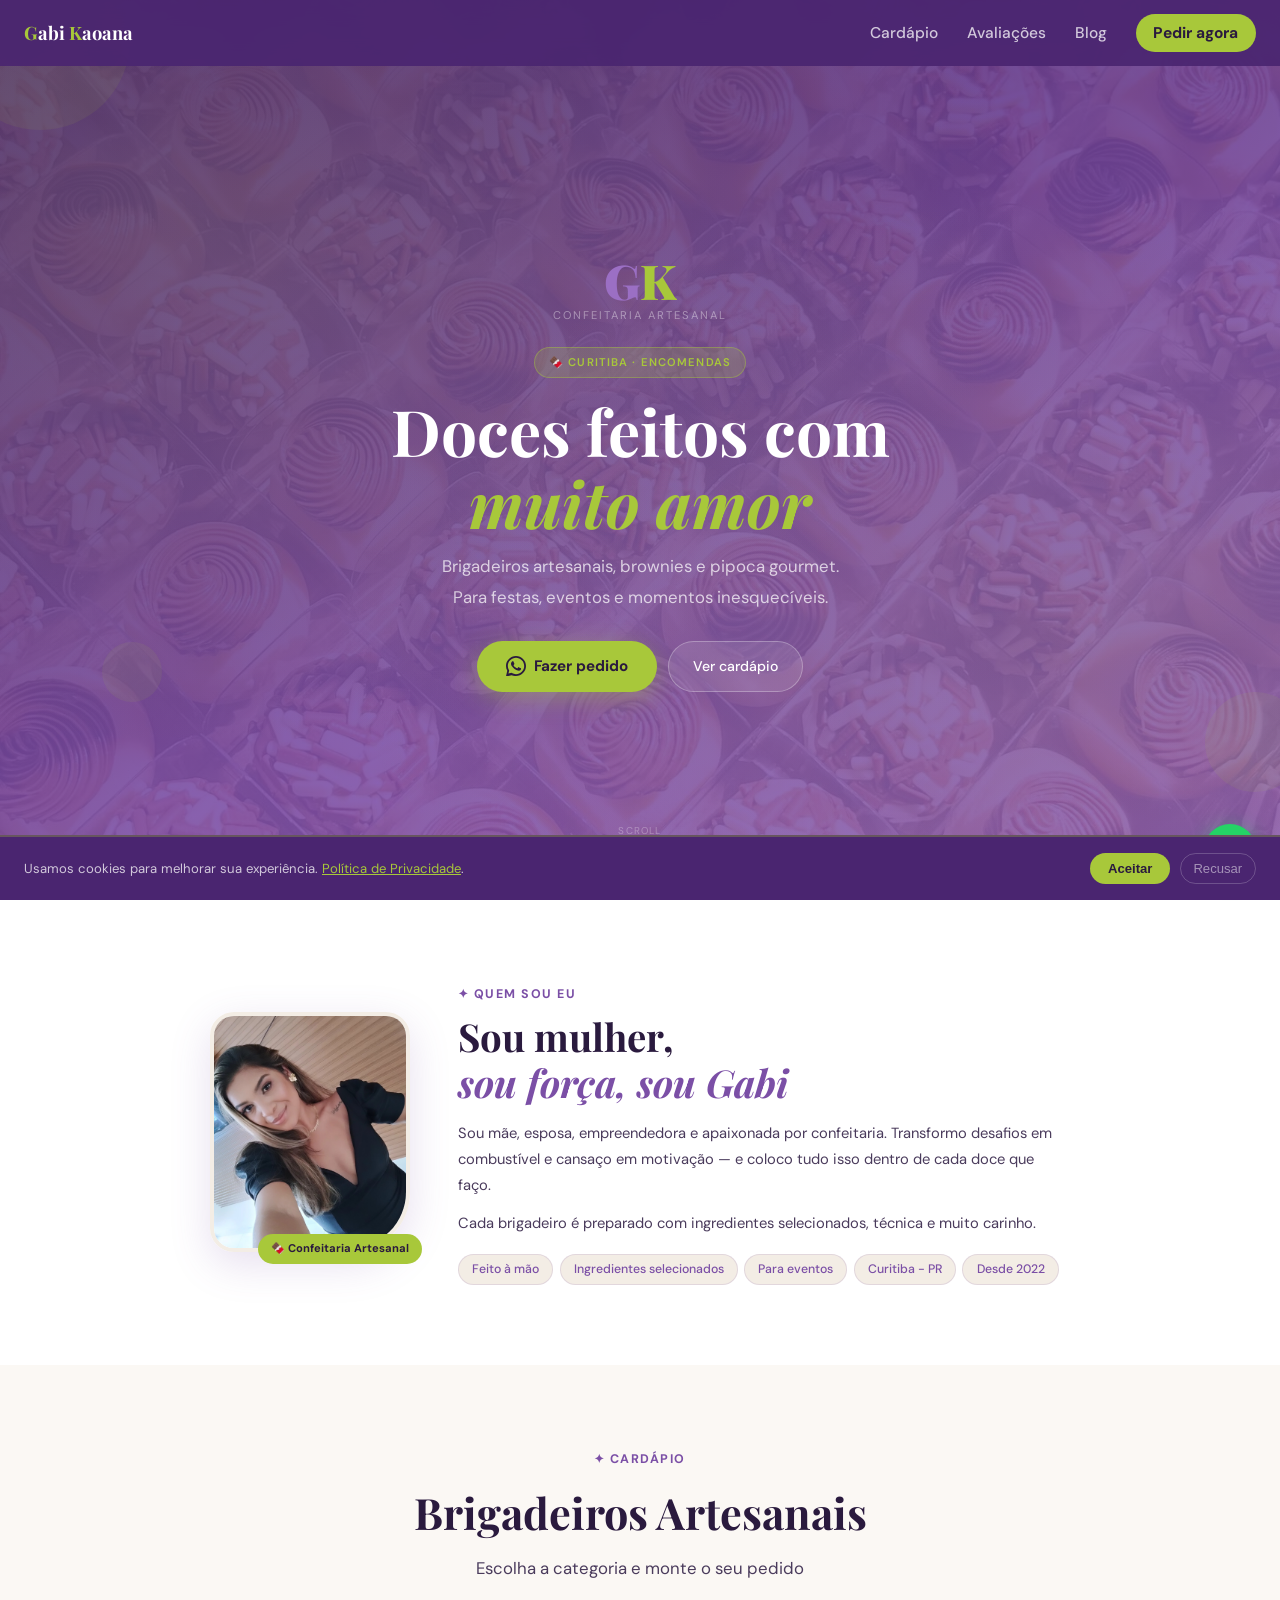
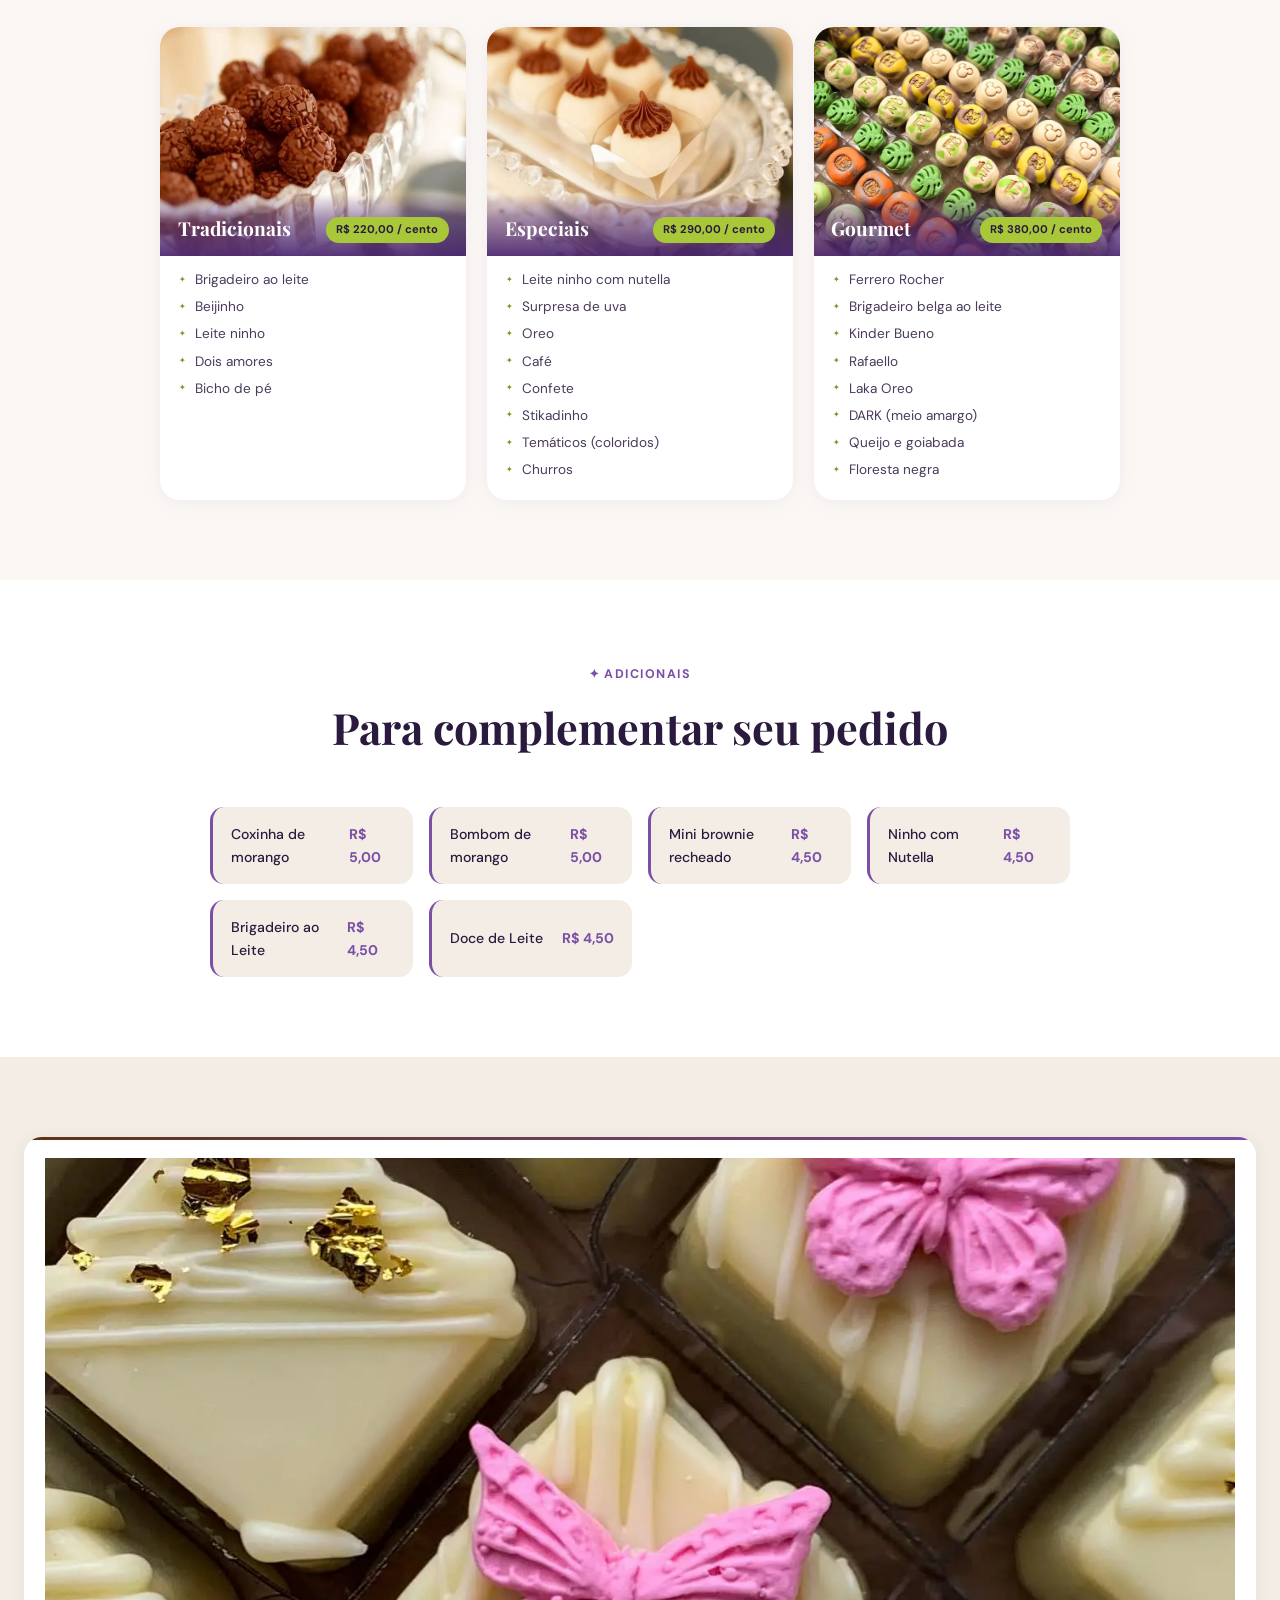
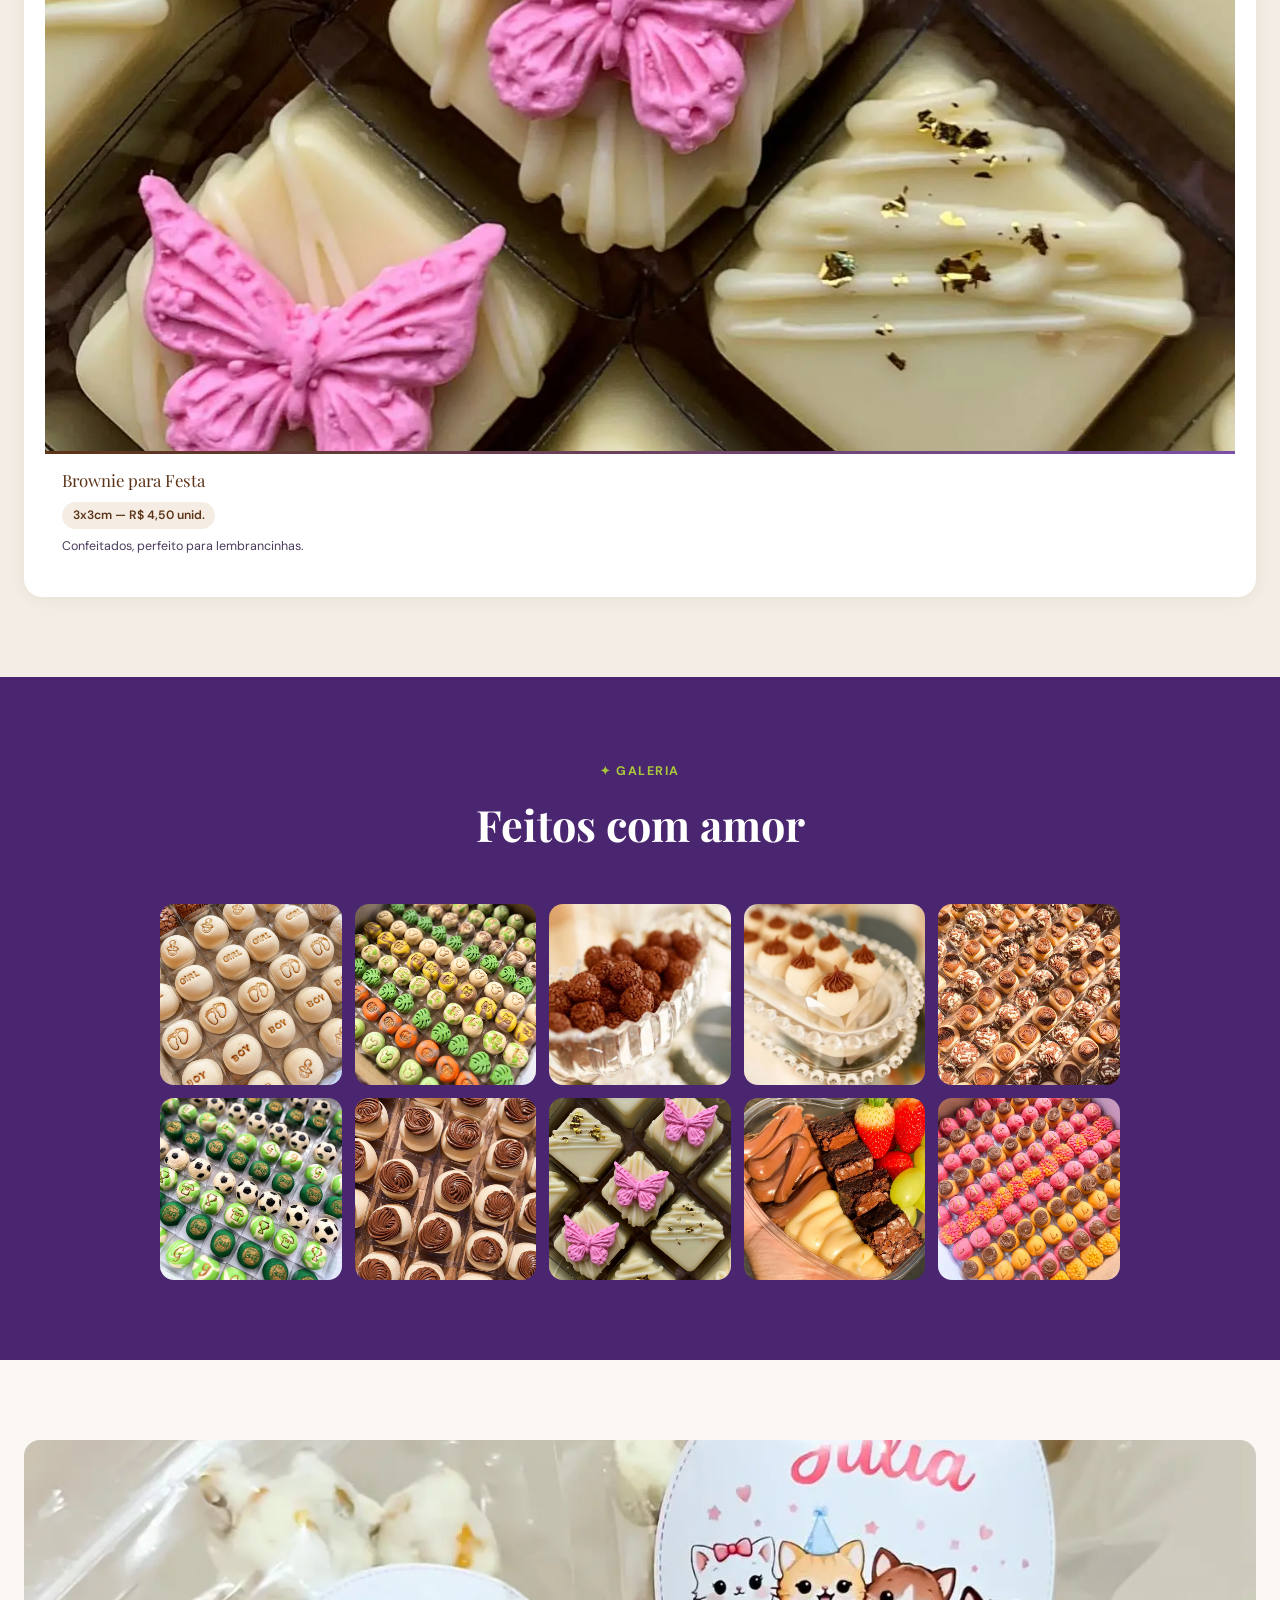
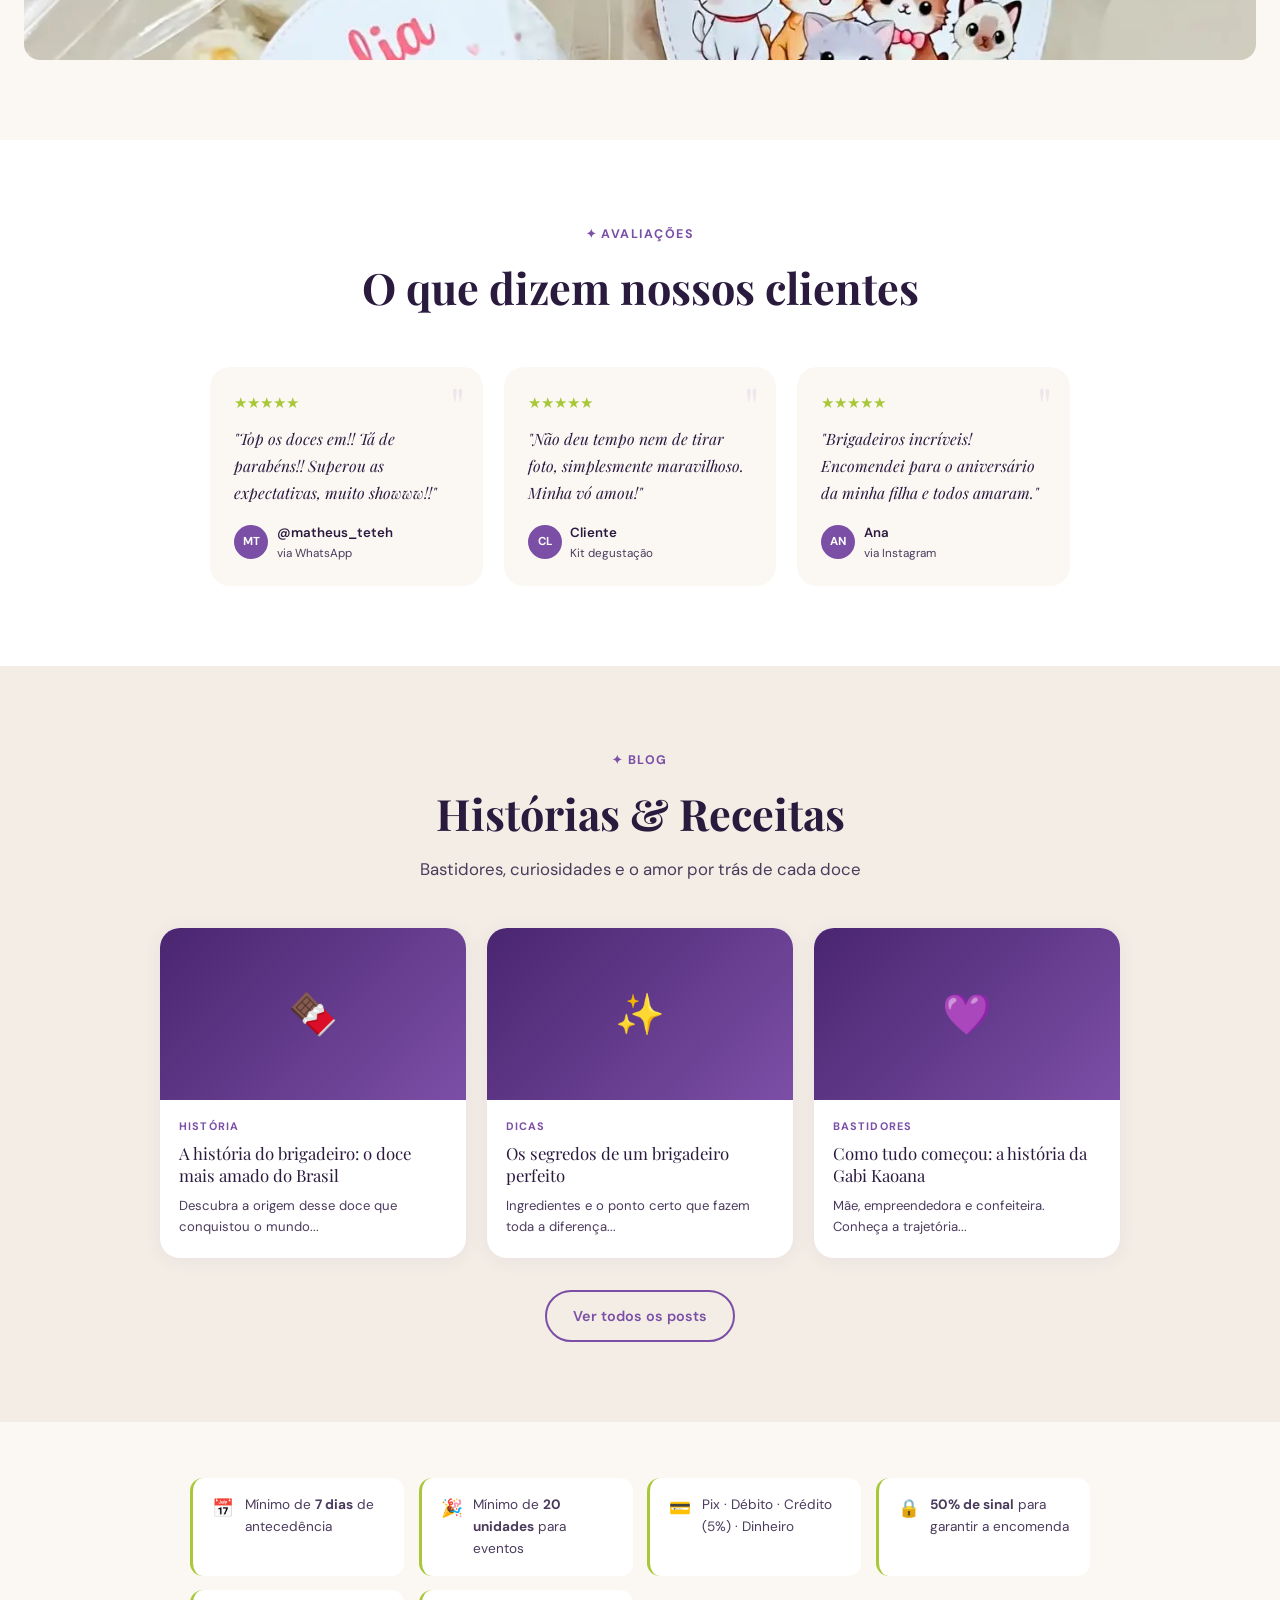
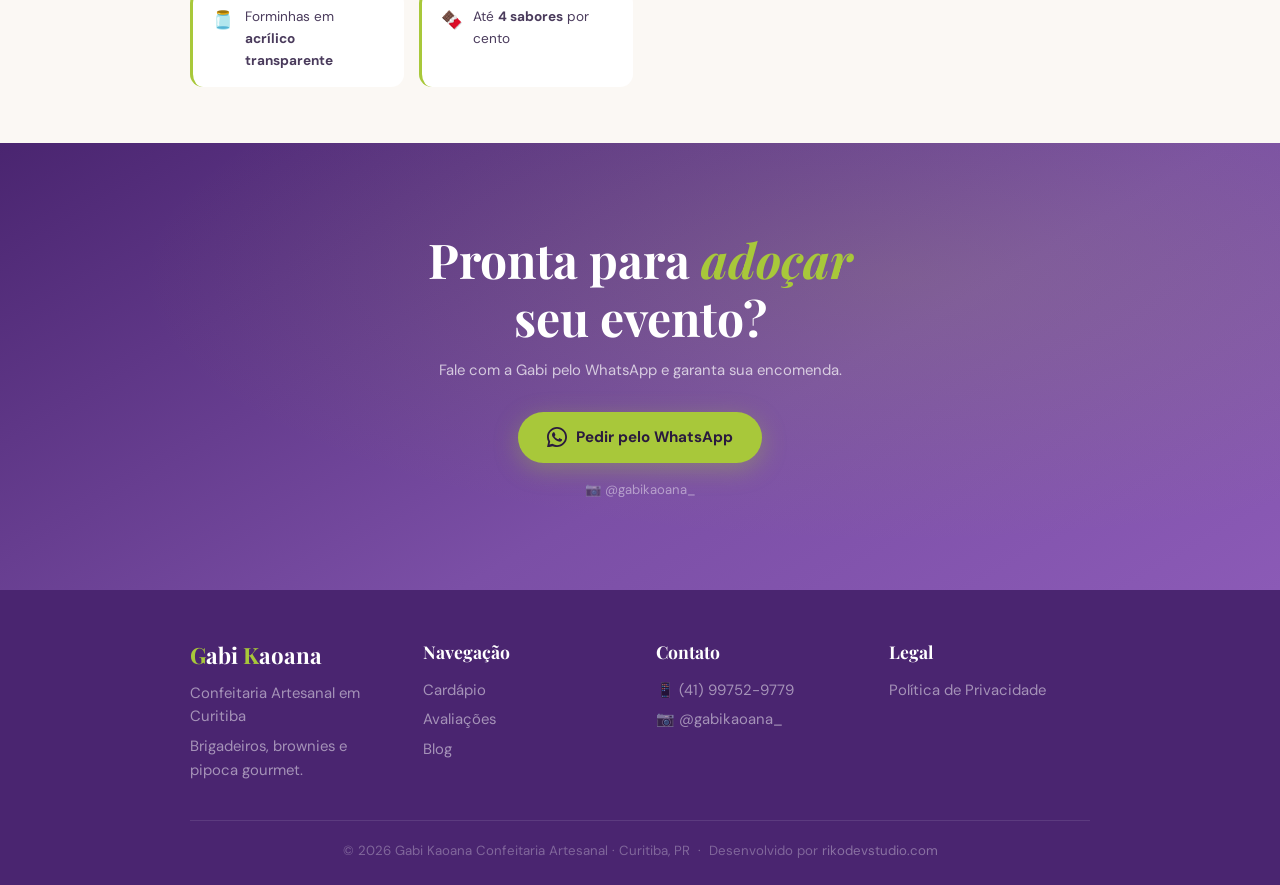
==== commit a33cfd9a: "feat: atualiza precos, rodape e melhora tamanhos de fonte - Precos: Tradicionais R$220, Especiais R$" ====
--- a/index.html
+++ b/index.html
@@ -355,7 +355,7 @@
         <img src="assets/images/brig-tradicional-taca.webp" alt="Brigadeiros Tradicionais" loading="lazy">
         <div class="cat-overlay">
           <span class="cat-name">Tradicionais</span>
-          <span class="cat-badge">R$ 180 / cento</span>
+          <span class="cat-badge">R$ 220,00 / cento</span>
         </div>
       </div>
       <ul class="cat-list">
@@ -372,7 +372,7 @@
         <img src="assets/images/brig-ninho-perolas.webp" alt="Brigadeiros Especiais" loading="lazy">
         <div class="cat-overlay">
           <span class="cat-name">Especiais</span>
-          <span class="cat-badge">R$ 200 / cento</span>
+          <span class="cat-badge">R$ 290,00 / cento</span>
         </div>
       </div>
       <ul class="cat-list">
@@ -392,7 +392,7 @@
         <img src="assets/images/brig-tematicos-safari.webp" alt="Brigadeiros Gourmet" loading="lazy">
         <div class="cat-overlay">
           <span class="cat-name">Gourmet</span>
-          <span class="cat-badge">R$ 300 / cento</span>
+          <span class="cat-badge">R$ 380,00 / cento</span>
         </div>
       </div>
       <ul class="cat-list">
@@ -599,7 +599,7 @@
   <div class="footer-bottom">
     <span>© 2026 Gabi Kaoana Confeitaria Artesanal · Curitiba, PR</span>
     <span>·</span>
-    <span>Desenvolvido por <a href="https://rikodev.com.br" target="_blank" rel="noopener">Riko Dev</a></span>
+    <span>Desenvolvido por <a href="https://rikodevstudio.com" target="_blank" rel="noopener">rikodevstudio.com</a></span>
   </div>
 </footer>
 
--- a/assets/css/style.css
+++ b/assets/css/style.css
@@ -22,7 +22,7 @@
   --creme: #fbf8f4;
   --creme2: #f3ede5;
   --texto: #2a1a3e;
-  --soft: #6b5880;
+  --soft: #4a3b5c;
   --branco: #ffffff;
 }
 
@@ -116,7 +116,7 @@
 }
 .nav-links a {
   color: rgba(255, 255, 255, 0.75);
-  font-size: 0.88rem;
+  font-size: 0.97rem;
   font-weight: 500;
   text-decoration: none;
   transition: color 0.2s;
@@ -190,7 +190,7 @@
 .sec-tag {
   display: inline-block;
   color: var(--roxo);
-  font-size: 0.7rem;
+  font-size: 0.78rem;
   font-weight: 700;
   letter-spacing: 0.12em;
   text-transform: uppercase;
@@ -207,7 +207,7 @@
 .sec-header p {
   color: var(--soft);
   margin-top: 0.5rem;
-  font-size: 0.95rem;
+  font-size: 1.05rem;
 }
 
 .btn-primary {
@@ -273,12 +273,12 @@
 .footer-col h4 {
   font-family: "Playfair Display", serif;
   color: var(--branco);
-  font-size: 1rem;
+  font-size: 1.1rem;
   margin-bottom: 0.8rem;
 }
 .footer-col p,
 .footer-col a {
-  font-size: 0.83rem;
+  font-size: 0.93rem;
   color: rgba(255, 255, 255, 0.5);
   text-decoration: none;
   display: block;
@@ -302,7 +302,7 @@
   border-top: 1px solid rgba(255, 255, 255, 0.1);
   padding-top: 1.2rem;
   text-align: center;
-  font-size: 0.75rem;
+  font-size: 0.83rem;
   color: rgba(255, 255, 255, 0.3);
   max-width: 900px;
   margin: 0 auto;
@@ -475,7 +475,7 @@
   color: var(--verde);
 }
 .gk-sub {
-  font-size: 0.7rem;
+  font-size: 0.78rem;
   letter-spacing: 0.18em;
   text-transform: uppercase;
   color: rgba(255, 255, 255, 0.5);
@@ -488,7 +488,7 @@
   background: rgba(168, 200, 58, 0.18);
   border: 1px solid rgba(168, 200, 58, 0.4);
   color: var(--verde);
-  font-size: 0.7rem;
+  font-size: 0.78rem;
   font-weight: 600;
   letter-spacing: 0.1em;
   text-transform: uppercase;
@@ -531,7 +531,7 @@
   border: 1.5px solid rgba(255, 255, 255, 0.3);
   color: var(--branco);
   font-weight: 500;
-  font-size: 0.88rem;
+  font-size: 0.97rem;
   padding: 0.8rem 1.5rem;
   border-radius: 100px;
   text-decoration: none;
@@ -672,13 +672,13 @@
 }
 .cat-name {
   font-family: "Playfair Display", serif;
-  font-size: 1.2rem;
+  font-size: 1.3rem;
   color: var(--roxo);
 }
 .cat-badge {
   background: var(--verde);
   color: var(--texto);
-  font-size: 0.7rem;
+  font-size: 0.82rem;
   font-weight: 700;
   padding: 0.26rem 0.65rem;
   border-radius: 100px;
@@ -699,7 +699,7 @@
   gap: 0.34rem;
 }
 .cat-list li {
-  font-size: 0.85rem;
+  font-size: 0.95rem;
   color: var(--soft);
   padding-left: 1rem;
   position: relative;
@@ -1573,13 +1573,18 @@
   opacity: 0;
   visibility: hidden;
   transform: translateY(10px);
-  transition: opacity .3s, transform .3s, background .2s;
+  transition:
+    opacity 0.3s,
+    transform 0.3s,
+    background 0.2s;
   z-index: 998;
-  box-shadow: 0 4px 16px rgba(123,79,166,.4);
+  box-shadow: 0 4px 16px rgba(123, 79, 166, 0.4);
 }
 .back-top.visible {
   opacity: 1;
   visibility: visible;
   transform: translateY(0);
 }
-.back-top:hover { background: var(--roxo-esc); }
+.back-top:hover {
+  background: var(--roxo-esc);
+}
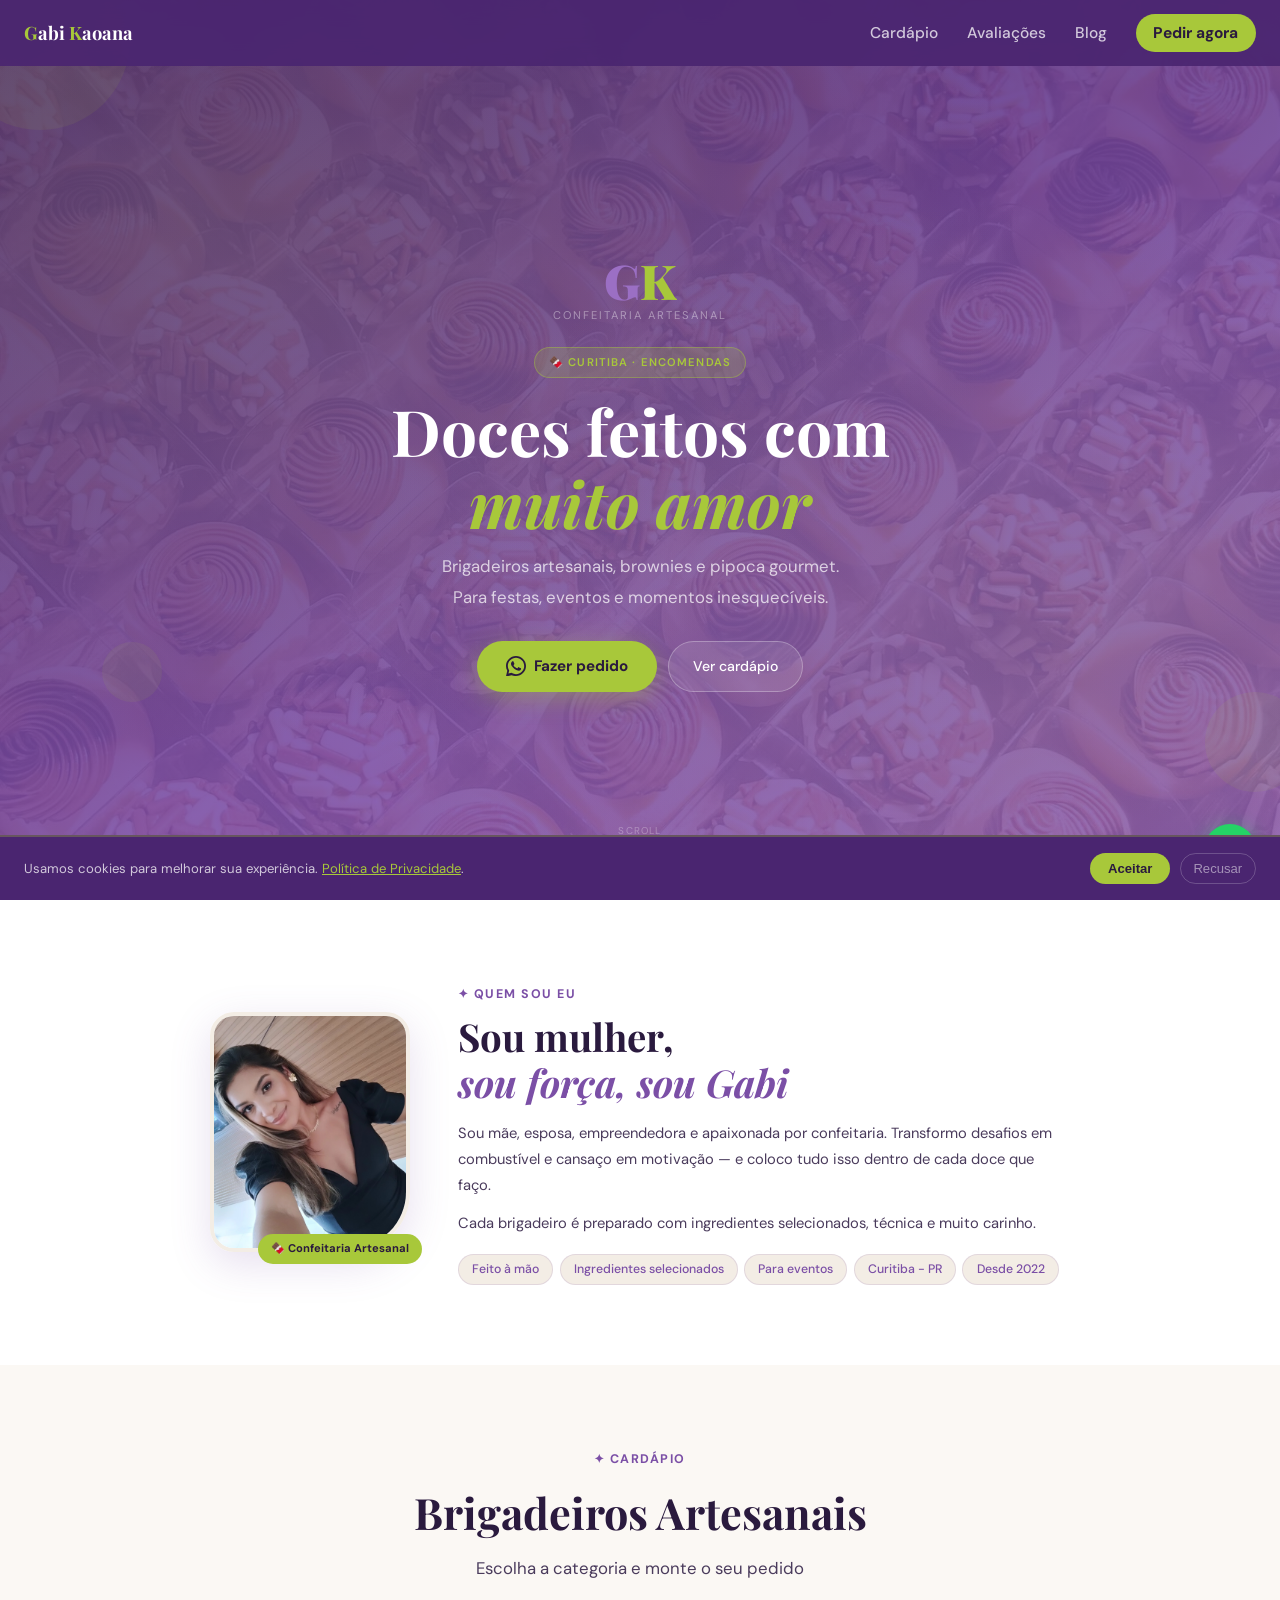
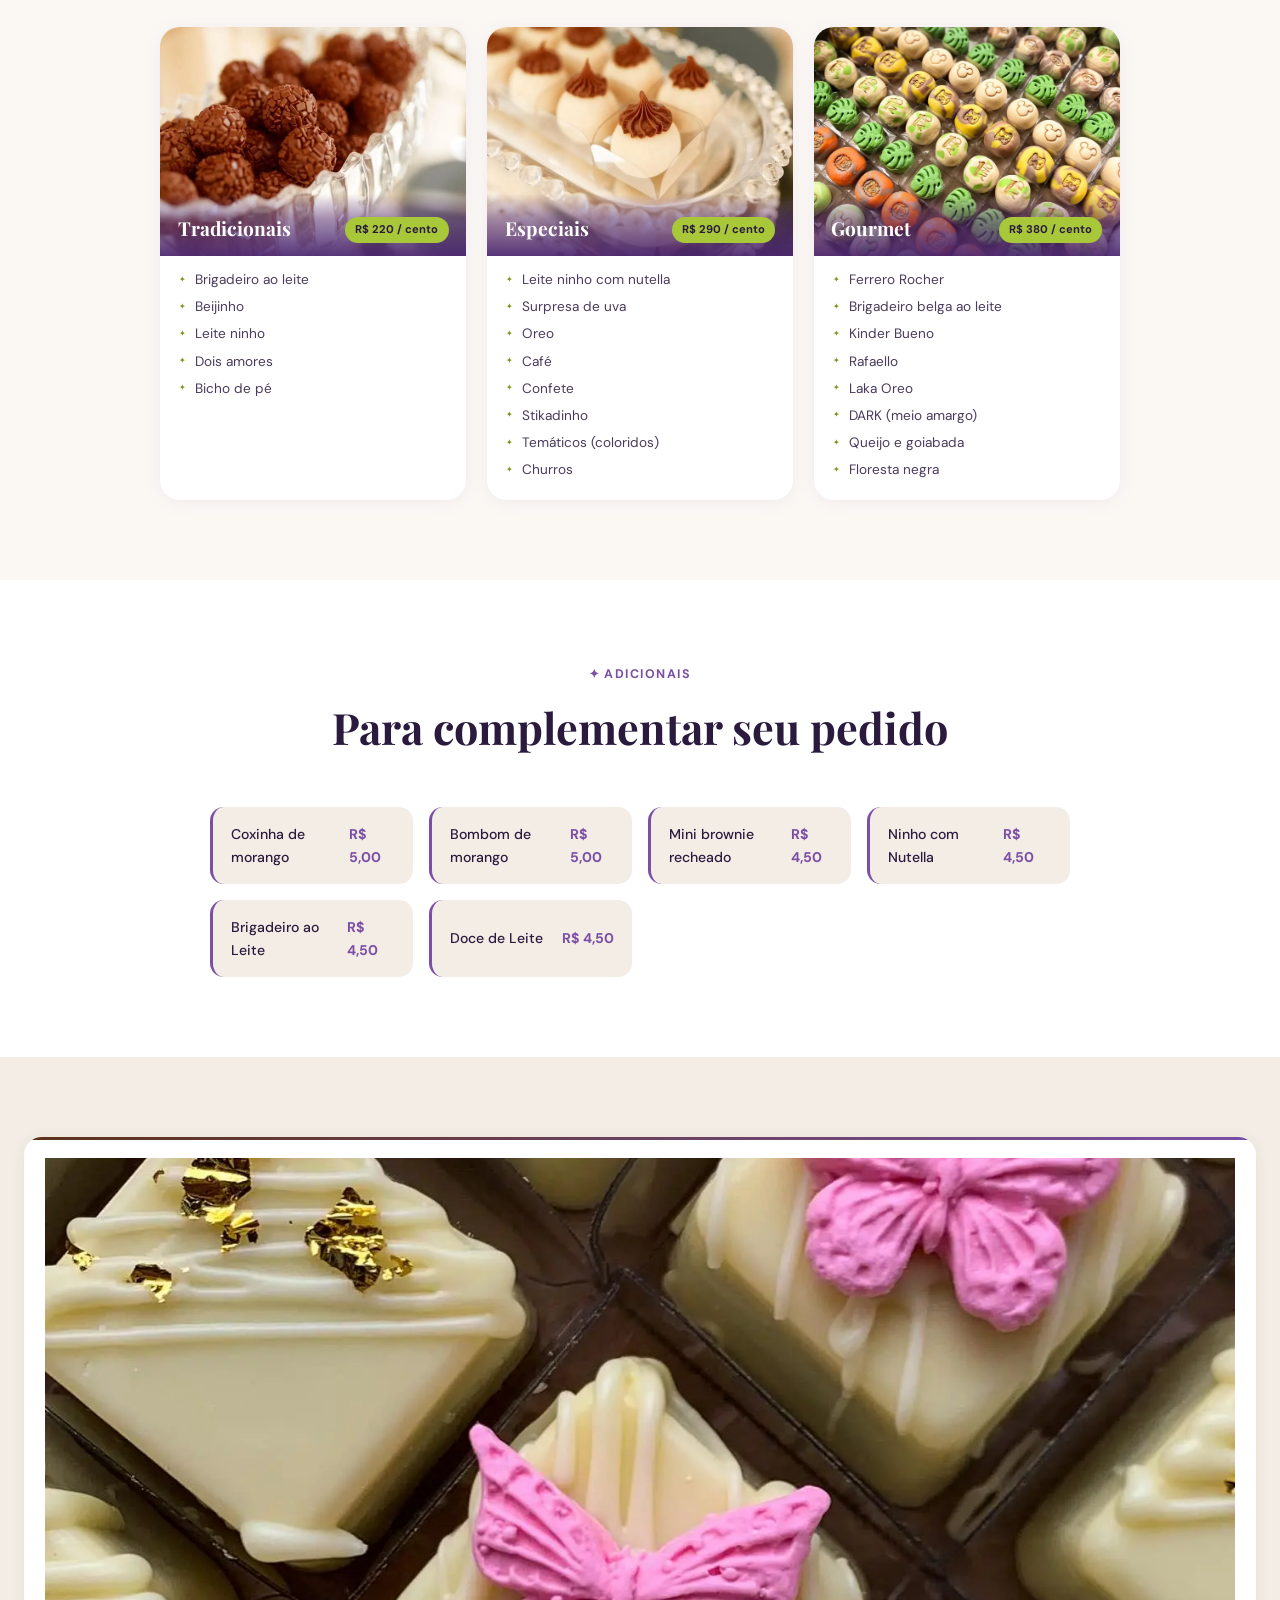
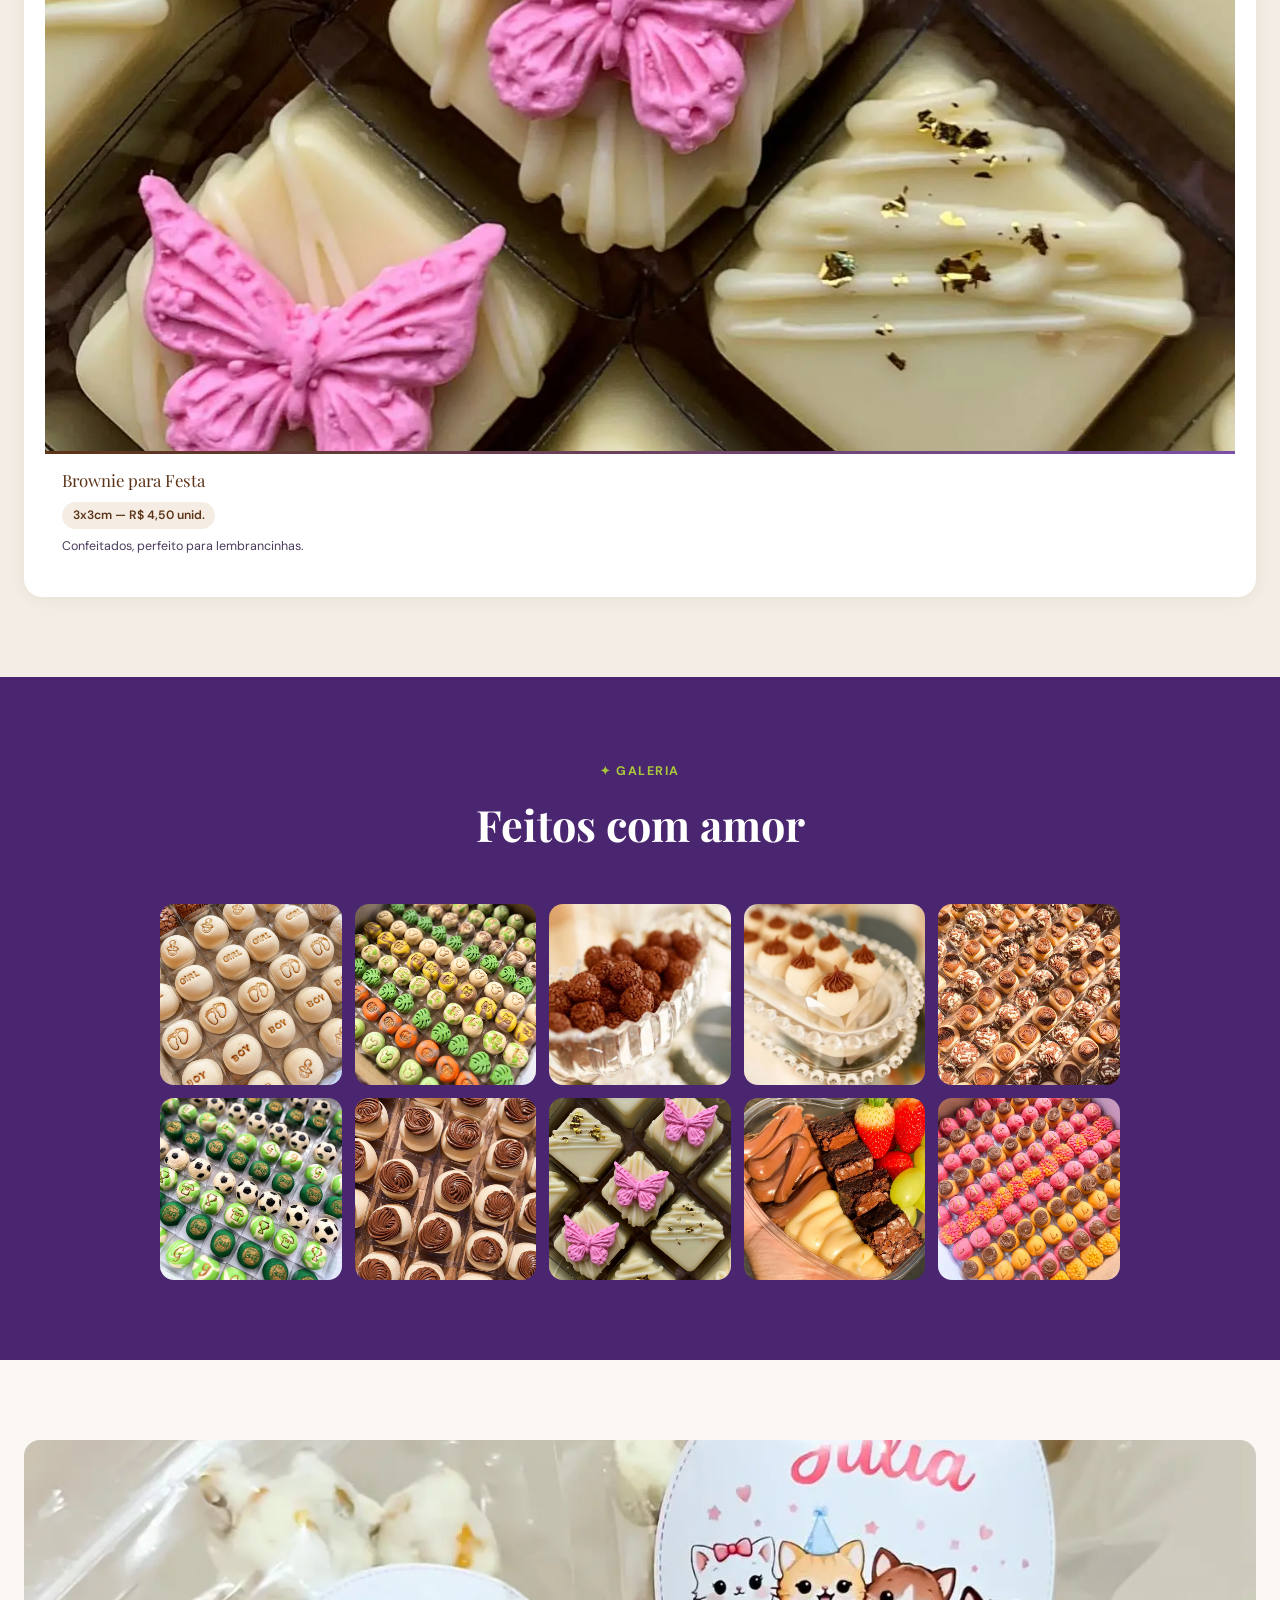
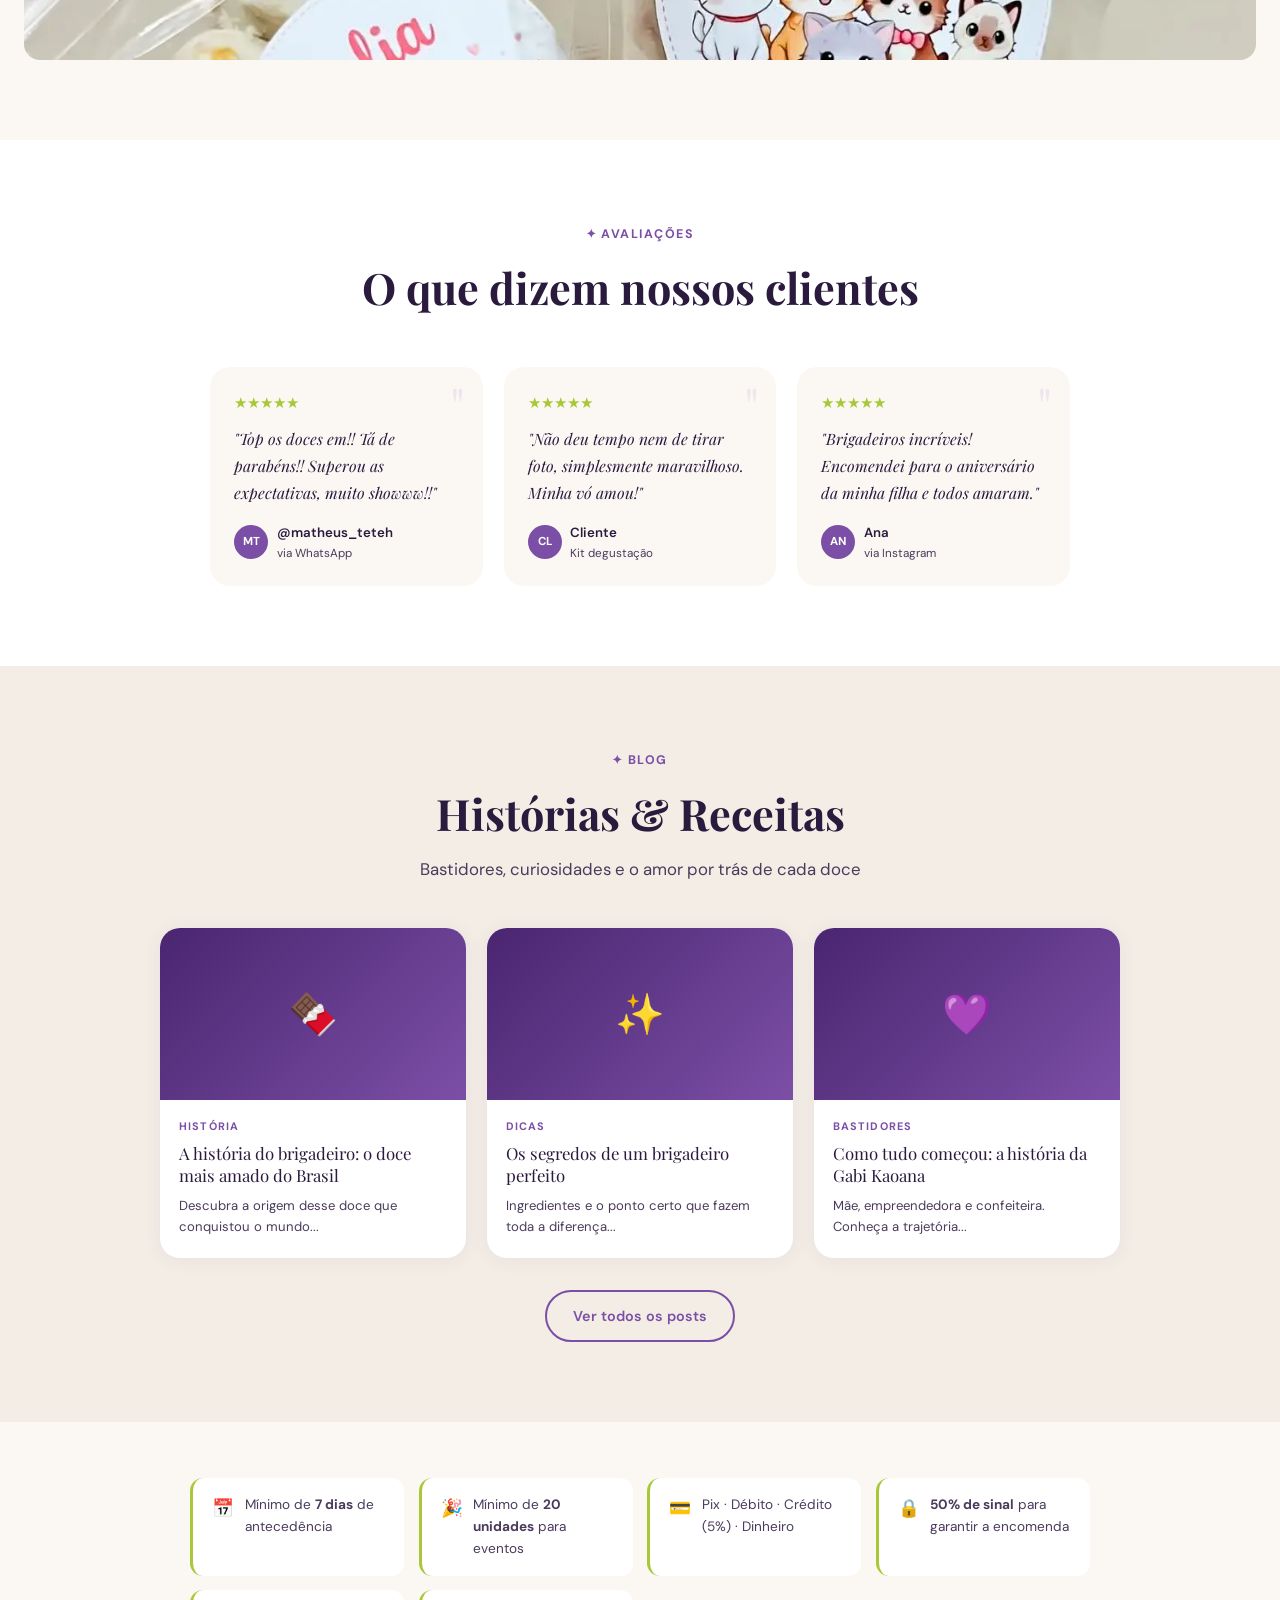
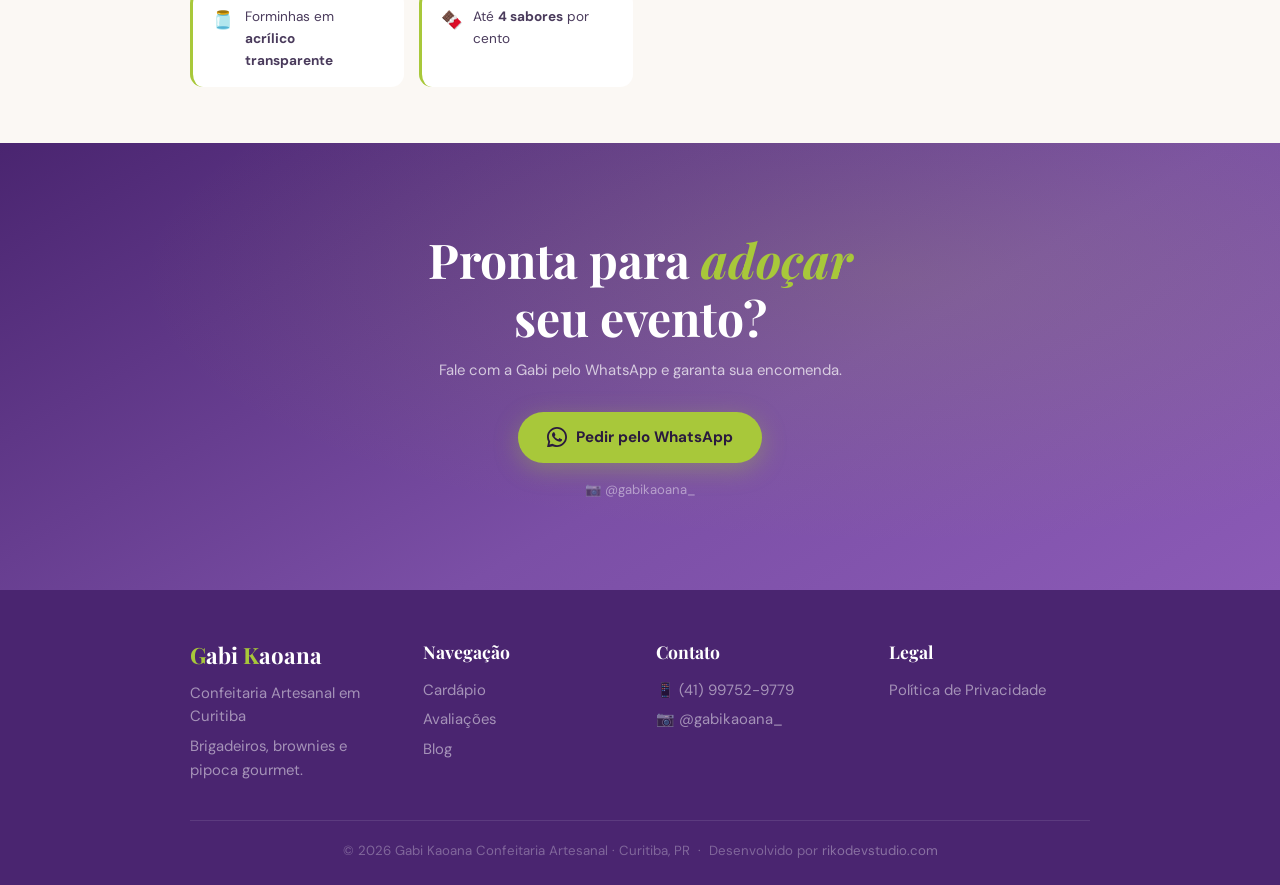
==== commit df19d59a: "feat: atualiza preços e link do footer Tradicionais R$220, Especiais R$290, Gourmet R$380 por cento." ====
--- a/index.html
+++ b/index.html
@@ -355,7 +355,7 @@
         <img src="assets/images/brig-tradicional-taca.webp" alt="Brigadeiros Tradicionais" loading="lazy">
         <div class="cat-overlay">
           <span class="cat-name">Tradicionais</span>
-          <span class="cat-badge">R$ 220,00 / cento</span>
+          <span class="cat-badge">R$ 220 / cento</span>
         </div>
       </div>
       <ul class="cat-list">
@@ -372,7 +372,7 @@
         <img src="assets/images/brig-ninho-perolas.webp" alt="Brigadeiros Especiais" loading="lazy">
         <div class="cat-overlay">
           <span class="cat-name">Especiais</span>
-          <span class="cat-badge">R$ 290,00 / cento</span>
+          <span class="cat-badge">R$ 290 / cento</span>
         </div>
       </div>
       <ul class="cat-list">
@@ -392,7 +392,7 @@
         <img src="assets/images/brig-tematicos-safari.webp" alt="Brigadeiros Gourmet" loading="lazy">
         <div class="cat-overlay">
           <span class="cat-name">Gourmet</span>
-          <span class="cat-badge">R$ 380,00 / cento</span>
+          <span class="cat-badge">R$ 380 / cento</span>
         </div>
       </div>
       <ul class="cat-list">
